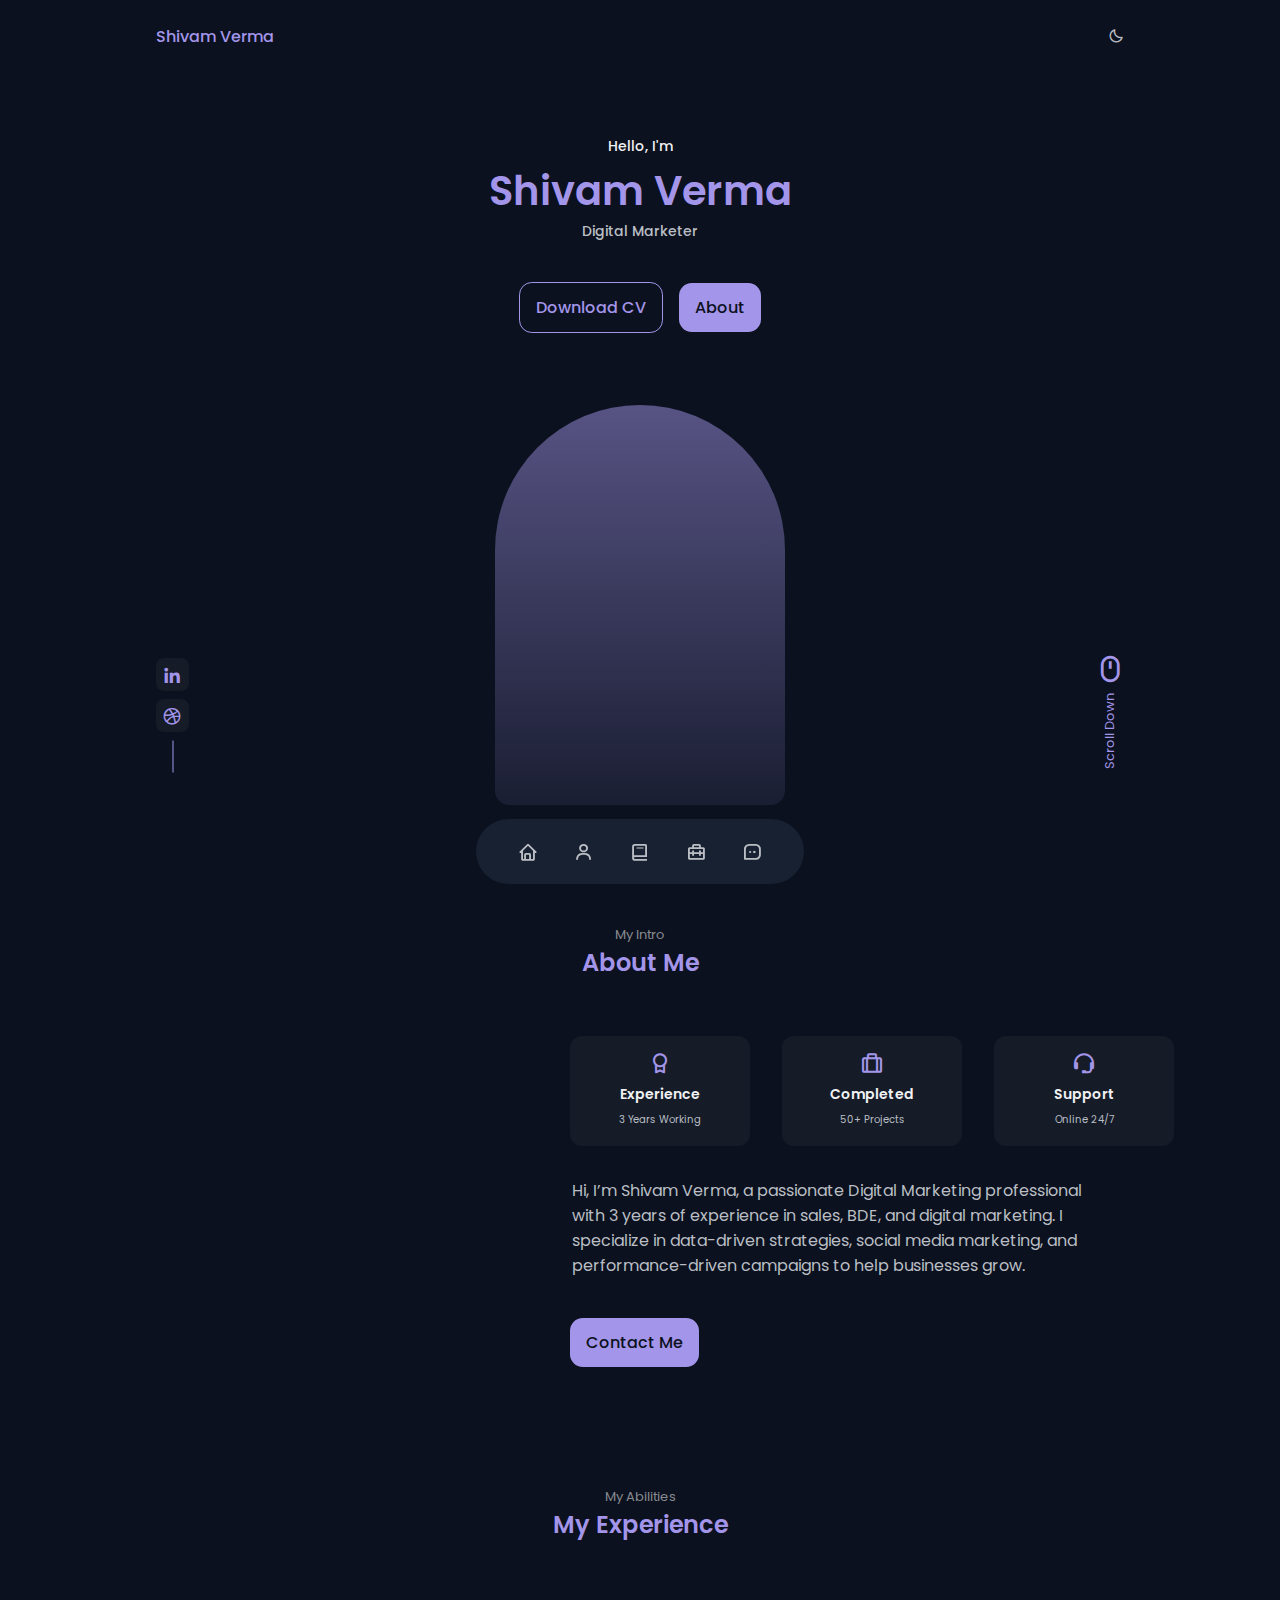
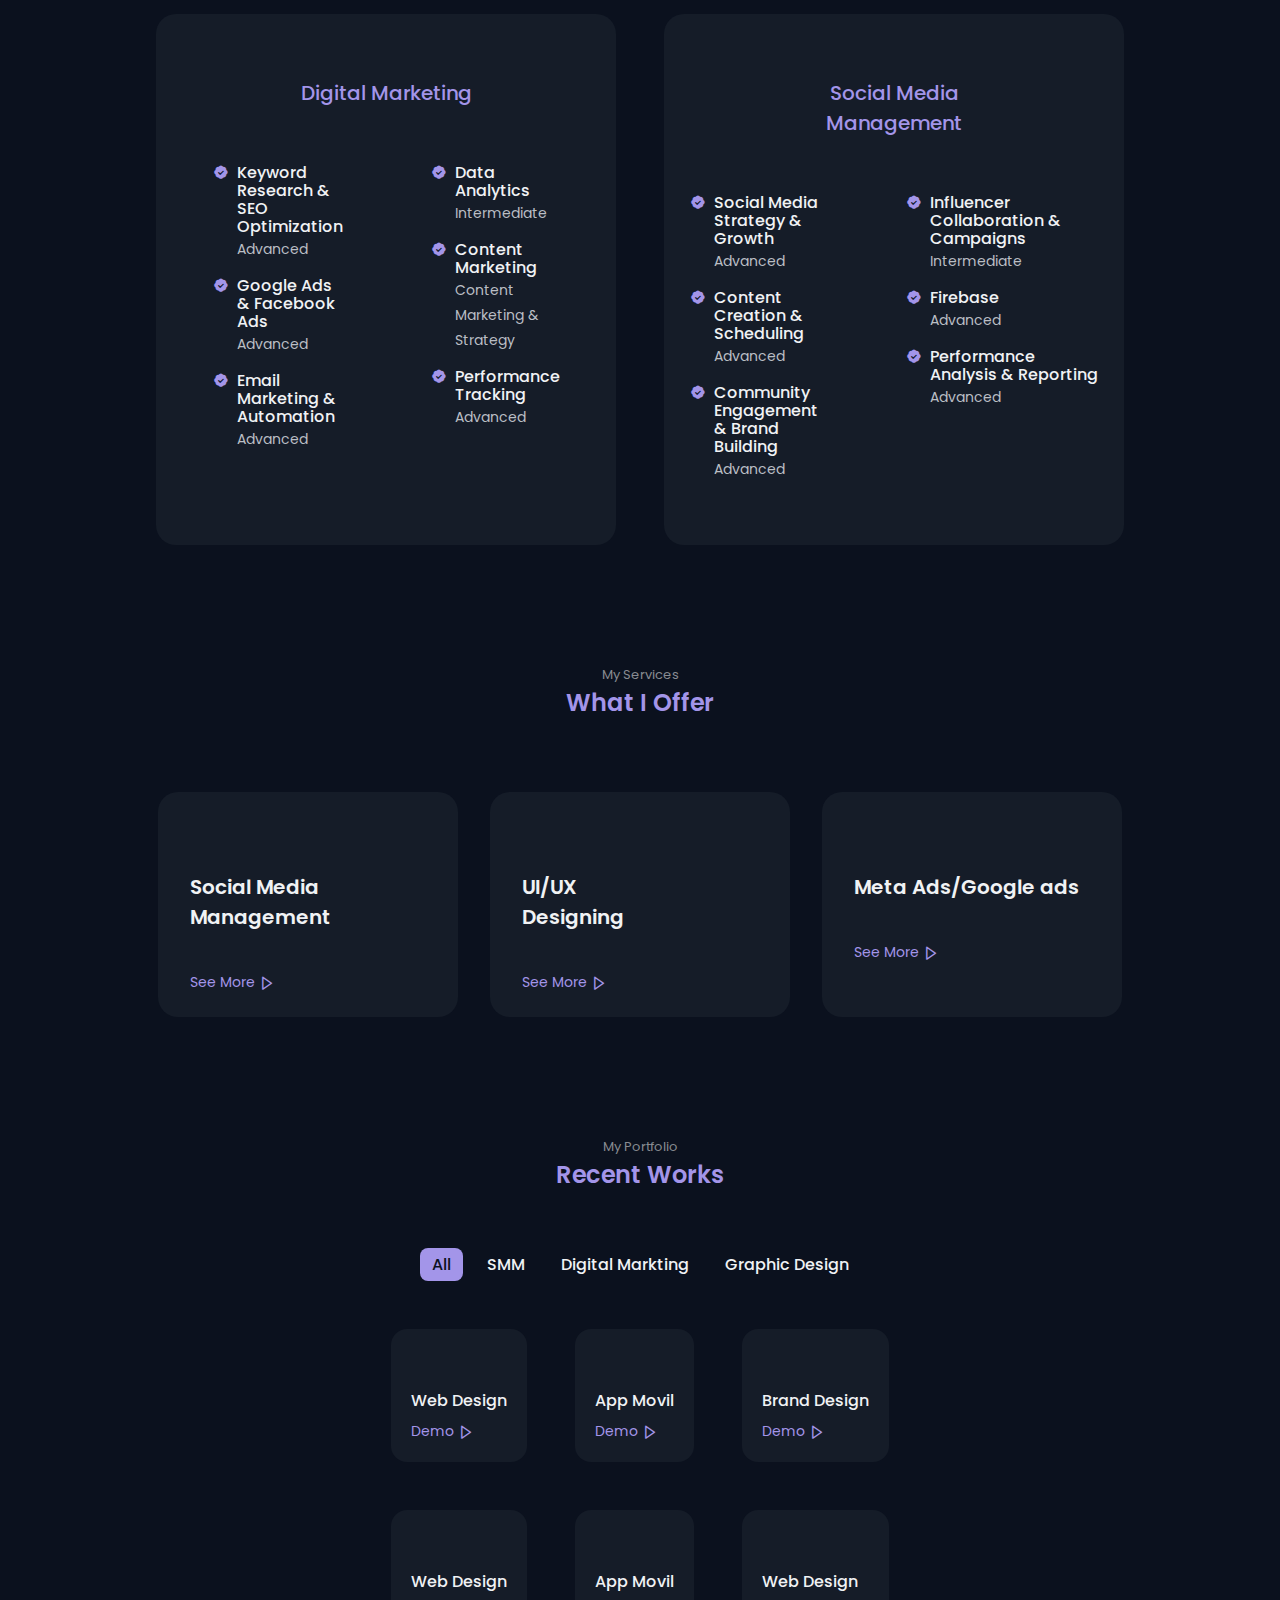
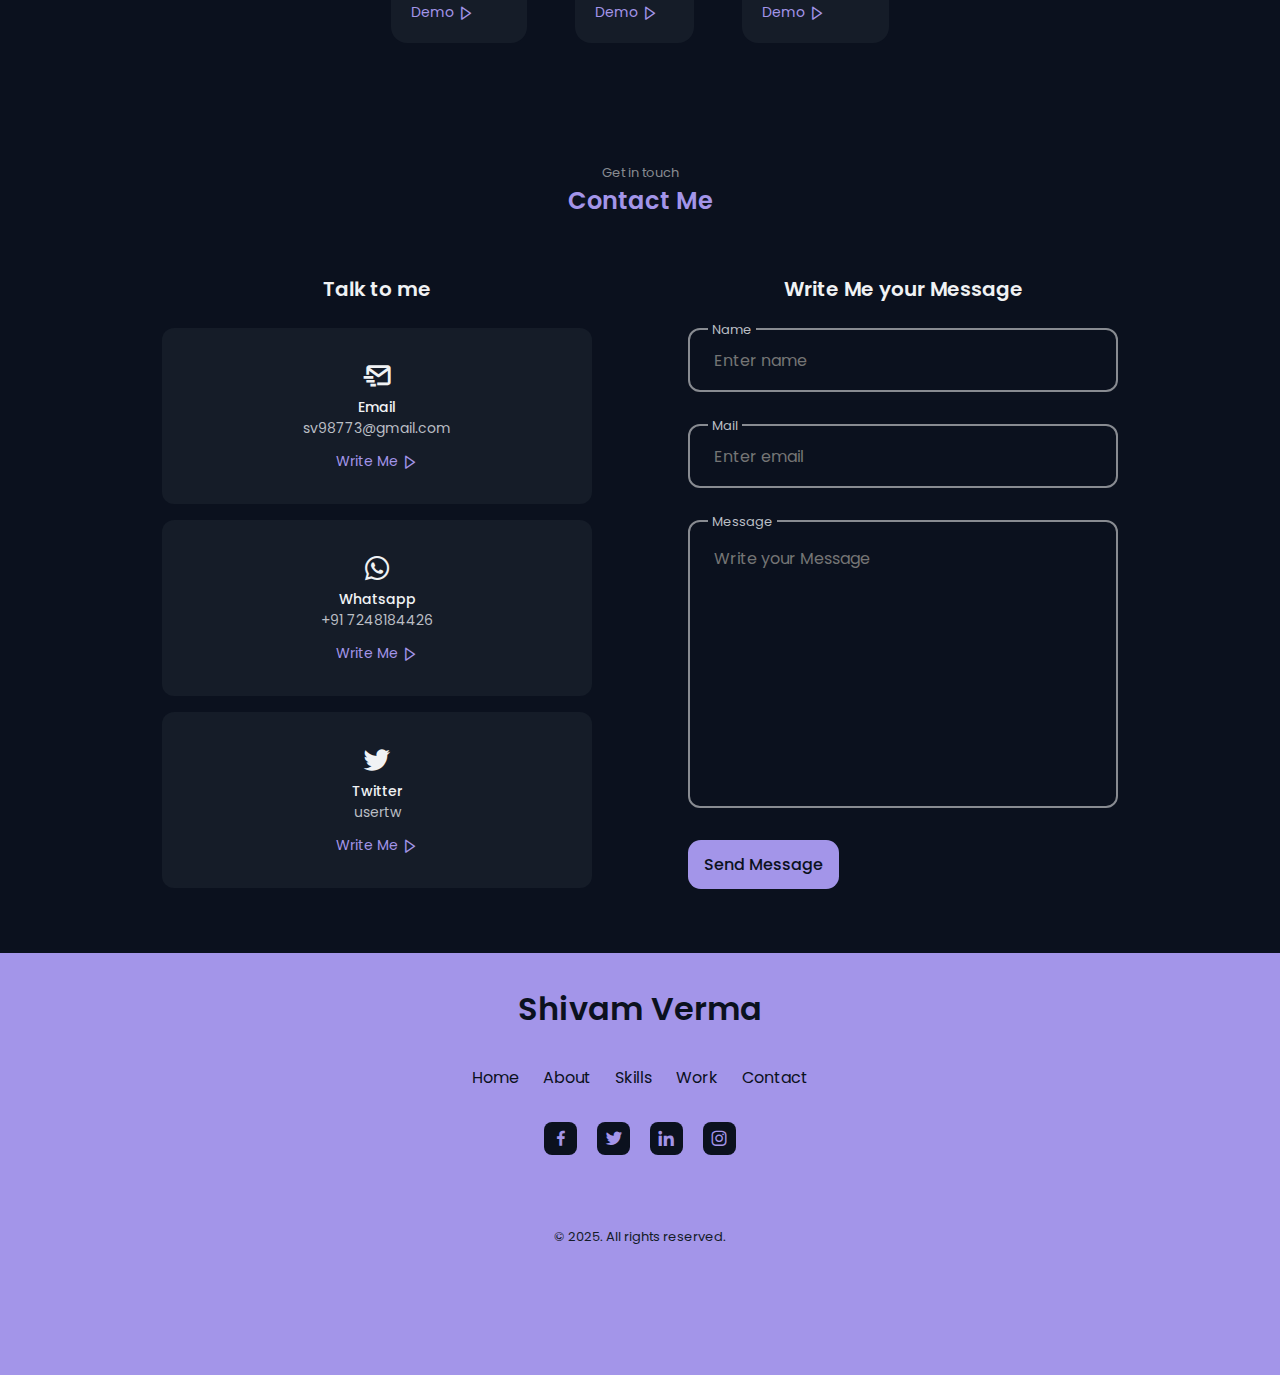
==== index.html @ e23df4b9 "Add files via upload" ====
<!DOCTYPE html>
<html lang="en">

<head>
    <meta charset="UTF-8">
    <meta name="viewport" content="width=device-width, initial-scale=1.0">
    <!--=============== BOXICONS ===============-->
    <link href='https://unpkg.com/boxicons@2.1.2/css/boxicons.min.css' rel='stylesheet'>

    <!--=============== SWIPER CSS ===============-->
    <link rel="stylesheet" href="assets/css/swiper-bundle.min.css">

    <!--=============== CSS ===============-->
    <link rel="stylesheet" href="assets/css/styles.css">

    <title> Portfolio </title>
</head>

<body>
    <!--=============== HEADER ===============-->
    <header class="header" id="header">
        <nav class="nav container">
            <a href="#" class="nav__logo">Shivam Verma</a>

            <div class="nav__menu">
                <ul class="nav__list">
                    <li class="nav__item ">
                        <a href="#home" class="nav__link">
                            <i class='bx bx-home'></i>
                        </a>
                    </li>

                    <li class="nav__item ">
                        <a href="#about" class="nav__link">
                            <i class='bx bx-user'></i>
                        </a>
                    </li>

                    <li class="nav__item">
                        <a href="#skills" class="nav__link">
                            <i class='bx bx-book'></i>
                        </a>
                    </li>

                    <li class="nav__item">
                        <a href="#work" class="nav__link">
                            <i class='bx bx-briefcase-alt-2'></i>
                        </a>
                    </li>

                    <li class="nav__item">
                        <a href="#contact" class="nav__link">
                            <i class='bx bx-message-square-dots'></i>
                        </a>
                    </li>
                </ul>
            </div>

            <!--=============== theme change button ===============-->
            <i class='bx bx-moon change-theme change-theme-button' id="theme-button"></i>

        </nav>
    </header>

    <!--=============== MAIN ===============-->
    <main class="main">
        <!--=============== HOME ===============-->
        <section class="home section" id="home">
            <div class="home__container container grid">
                <div class="home__data">
                    <span class="home__greeting">Hello, I'm</span>
                    <h1 class="home__name">Shivam Verma </h1>
                    <h3 class="home__education">Digital Marketer</h3>

                    <div class="home__button">
                        <a download="" target="_blank" href="https://drive.google.com/file/d/1bxm8_RiijL0ePJawzQfECp_OQw6-WJ0S/view" class="button button--ghost">
                            Download CV
                        </a>

                        <a href="#about" class="button">About</a>
                    </div>
                </div>

                <div class="home__handle">
                    <img src="/Portfolio/assets/img/3d-cartoon-avatar.png" alt="" class="home__img">
                </div>

                <div class="home__social">
                    <a href="https://www.linkedin.com/in/shivam-verma02299" target="_blank" class="home__social-link">
                        <i class='bx bxl-linkedin'></i>
                    </a>
                    <!-- <a href="#" target="_blank" class="home__social-link">
                        <i class='bx bxl-github'></i> -->
                    </a>
                    <a href="#" target="_blank" class="home__social-link">
                        <i class='bx bxl-dribbble'></i>
                    </a>
                </div>

                <a href="#about" class="home__scroll">
                    <i class='bx bx-mouse home__scroll-icon'></i>
                    <span class="home__scroll-name">Scroll Down</span>
                </a>
            </div>
        </section>

        <!--=============== ABOUT ===============-->
        <section class="about section" id="about">
            <span class="section__subtitle">My Intro</span>
            <h2 class="section__title">About Me</h2>

            <div class="about__container container grid">
                <img src="/Portfolio/assets/img/funny-3d-asian-teenager.png" alt="" class="about__img" width="100%" height="100%">

                <div class="about__data">
                    <div class="about__info">
                        <div class="about__box">
                            <i class='bx bx-award about__icon'></i>
                            <h3 class="about__title">Experience</h3>
                            <span class="about__subtitle">3 Years Working</span>
                        </div>
                        <div class="about__box">
                            <i class='bx bx-briefcase-alt about__icon'></i>
                            <h3 class="about__title">Completed</h3>
                            <span class="about__subtitle">50+ Projects</span>
                        </div>
                        <div class="about__box">
                            <i class='bx bx-support about__icon'></i>
                            <h3 class="about__title">Support</h3>
                            <span class="about__subtitle">Online 24/7</span>
                        </div>
                    </div>

                    <p class="about__description">
                        Hi, I’m Shivam Verma, a passionate Digital Marketing professional with 3 years of experience in sales, BDE, and digital marketing. 
                        I specialize in data-driven strategies, social media marketing, and performance-driven campaigns to help businesses grow.

                    </p>

                    <a href="#contact" class="button about__button-contact">Contact Me</a>
                </div>
            </div>
        </section>

        <!--=============== SKILLS ===============-->
        <section class="skills section" id="skills">
            <span class="section__subtitle">My Abilities</span>
            <h2 class="section__title">My Experience</h2>

            <div class="skills__container container grid">
                <div class="skills__content">
                    <h3 class="skills__title">Digital Marketing</h3>

                    <div class="skills__box">
                        <div class="skills__group">
                            <div class="skills__data">
                                <i class='bx bxs-badge-check'></i>

                                <div>
                                    <h3 class="skills__name"> Keyword Research & SEO Optimization</h3>
                                    <span class="skills__level">Advanced</span>
                                </div>
                            </div>

                            <div class="skills__data">
                                <i class='bx bxs-badge-check'></i>

                                <div>
                                    <h3 class="skills__name">Google Ads & Facebook Ads  
                                    </h3>
                                    <span class="skills__level">Advanced</span>
                                </div>
                            </div>

                            <div class="skills__data">
                                <i class='bx bxs-badge-check'></i>

                                <div>
                                    <h3 class="skills__name">Email Marketing & Automation</h3>
                                    <span class="skills__level">Advanced</span>
                                </div>
                            </div>

                        </div>
                        <div class="skills__group">
                            <div class="skills__data">
                                <i class='bx bxs-badge-check'></i>

                                <div>
                                    <h3 class="skills__name">Data Analytics </h3>
                                    <span class="skills__level">Intermediate</span>
                                </div>
                            </div>

                            <div class="skills__data">
                                <i class='bx bxs-badge-check'></i>

                                <div>
                                    <h3 class="skills__name">Content Marketing</h3>
                                    <span class="skills__level">Content Marketing & Strategy  
                                    </span>
                                </div>
                            </div>

                            <div class="skills__data">
                                <i class='bx bxs-badge-check'></i>

                                <div>
                                    <h3 class="skills__name"> Performance Tracking</h3>
                                    <span class="skills__level">Advanced</span>
                                </div>
                            </div>

                        </div>
                    </div>
                </div>

                <div class="skills__content">
                    <h3 class="skills__title">Social Media Management</h3>

                    <div class="skills__box">
                        <div class="skills__group">
                            <div class="skills__data">
                                <i class='bx bxs-badge-check'></i>

                                <div>
                                    <h3 class="skills__name">Social Media Strategy & Growth</h3>
                                    <span class="skills__level">Advanced</span>
                                </div>
                            </div>

                            <div class="skills__data">
                                <i class='bx bxs-badge-check'></i>

                                <div>
                                    <h3 class="skills__name">Content Creation & Scheduling</h3>
                                    <span class="skills__level">Advanced</span>
                                </div>
                            </div>

                            <div class="skills__data">
                                <i class='bx bxs-badge-check'></i>

                                <div>
                                    <h3 class="skills__name">Community Engagement & Brand Building</h3>
                                    <span class="skills__level">Advanced</span>
                                </div>
                            </div>

                        </div>
                        <div class="skills__group">
                            <div class="skills__data">
                                <i class='bx bxs-badge-check'></i>

                                <div>
                                    <h3 class="skills__name">Influencer Collaboration & Campaigns</h3>
                                    <span class="skills__level">Intermediate</span>
                                </div>
                            </div>

                            <div class="skills__data">
                                <i class='bx bxs-badge-check'></i>

                                <div>
                                    <h3 class="skills__name">Firebase</h3>
                                    <span class="skills__level">Advanced</span>
                                </div>
                            </div>

                            <div class="skills__data">
                                <i class='bx bxs-badge-check'></i>

                                <div>
                                    <h3 class="skills__name"> Performance Analysis & Reporting</h3>
                                    <span class="skills__level">Advanced</span>
                                </div>
                            </div>

                        </div>
                    </div>
                </div>
        </section>

        <!--=============== SERVICES ===============-->
        <section class="services section">
            <span class="section__subtitle">My Services</span>
            <h2 class="section__title">What I Offer</h2>

            <div class="services__container container grid">
                <div class="services__card">
                    <div class="serv">
                        <h3 class="services__title">Social Media Management </h3>

                        <span class="services__button">
                            See More <i class='bx bx-right-arrow services__icon'></i>
                        </span>
                    </div>


                    <div class="services__modal">
                        <div class="services__modal-content">
                            <i class='bx bx-x services__modal-close'></i>

                            <h3 class="services__modal-title">Social Media Management </h3>

                            <p class="services__modal-description">
                                I offer comprehensive social media management services, including strategy development, 
                                content creation, and community engagement to help your brand grow and connect with your audience effectively.

                            </p>

                            <ul class="services__modal-list">
                                <li class="services__modal-item">
                                    <i class='bx bx-check-circle'></i>
                                    <p class="services__modal-info">
                                        Strategy Development

                                    </p>
                                </li>

                                <li class="services__modal-item">
                                    <i class='bx bx-check-circle'></i>
                                    <p class="services__modal-info">
                                        Content Creation

                                    </p>
                                </li>

                                <li class="services__modal-item">
                                    <i class='bx bx-check-circle'></i>
                                    <p class="services__modal-info">
                                        Community Engagement
                                    </p>
                                </li>

                                <li class="services__modal-item">
                                    <i class='bx bx-check-circle'></i>
                                    <p class="services__modal-info">
                                        Performance Analysis
                                    </p>
                                </li>

                                <li class="services__modal-item">
                                    <i class='bx bx-check-circle'></i>
                                    <p class="services__modal-info">
                                        Brand Building
                                    </p>
                                </li>
                            </ul>
                        </div>
                    </div>
                </div>

                <div class="services__card">
                    <h3 class="services__title">UI/UX <br> Designing</h3>

                    <span class="services__button">
                        See More <i class='bx bx-right-arrow services__icon'></i>
                    </span>

                    <div class="services__modal">
                        <div class="services__modal-content">
                            <i class='bx bx-x services__modal-close'></i>

                            <h3 class="services__modal-title">UI/UX Designing</h3>

                            <p class="services__modal-description">
                                I design and develop the consumer products with creative ability and
                                hands-on approach which stisfies the customers' and markets' needs and trends.
                            </p>

                            <ul class="services__modal-list">
                                <li class="services__modal-item">
                                    <i class='bx bx-check-circle'></i>
                                    <p class="services__modal-info">
                                        I develop the user interfaces.
                                    </p>
                                </li>

                                <li class="services__modal-item">
                                    <i class='bx bx-check-circle'></i>
                                    <p class="services__modal-info">
                                        Web Page design and development.
                                    </p>
                                </li>

                                <li class="services__modal-item">
                                    <i class='bx bx-check-circle'></i>
                                    <p class="services__modal-info">
                                        I create the UX element interactions.
                                    </p>
                                </li>

                                <li class="services__modal-item">
                                    <i class='bx bx-check-circle'></i>
                                    <p class="services__modal-info">
                                        I position your company brand.
                                    </p>
                                </li>

                                <li class="services__modal-item">
                                    <i class='bx bx-check-circle'></i>
                                    <p class="services__modal-info">
                                        Create modern 3-D experiences.
                                    </p>
                                </li>
                            </ul>
                        </div>
                    </div>
                </div>

                <div class="services__card">
                    <h3 class="services__title">Meta Ads/Google ads</h3>

                    <span class="services__button">
                        See More <i class='bx bx-right-arrow services__icon'></i>
                    </span>

                    <div class="services__modal">
                        <div class="services__modal-content">
                            <i class='bx bx-x services__modal-close'></i>

                            <h3 class="services__modal-title">Meta Ads/Google ads</h3>

                            <p class="services__modal-description">
                                I create and manage effective Meta and Google ad campaigns to drive traffic, increase conversions, and maximize ROI for your business.

                            </p>

                            <ul class="services__modal-list">
                                <li class="services__modal-item">
                                    <i class='bx bx-check-circle'></i>
                                    <p class="services__modal-info">
                                        Improve website visibility on search engines organically.                                    </p>
                                </li>

                                <li class="services__modal-item">
                                    <i class='bx bx-check-circle'></i>
                                    <p class="services__modal-info">
                                        Snippets that help search engines understand and rank your content.                                    </p>
                                </li>

                                <li class="services__modal-item">
                                    <i class='bx bx-check-circle'></i>
                                    <p class="services__modal-info">
                                        Google Ads: Paid ads to target users searching for your products/services.

                                    </p>
                                </li>

                                <li class="services__modal-item">
                                    <i class='bx bx-check-circle'></i>
                                    <p class="services__modal-info">
                                        SEO in Meta: Use keywords in meta tags for better rankings and CTR.

                                    </p>
                                </li>

                                <li class="services__modal-item">
                                    <i class='bx bx-check-circle'></i>
                                    <p class="services__modal-info">
                                        SEO in Ads: Apply SEO insights to Google Ads for relevance and cost efficiency.

                                    </p>
                                </li>
                            </ul>
                        </div>
                    </div>
                </div>
            </div>
        </section>

        <!--=============== WORK ===============-->
        <section class="work section" id="work">
            <span class="section__subtitle">My Portfolio</span>
            <h2 class="section__title">Recent Works</h2>

            <div class="work__filters">
                <span class="work__item active-work" data-filter='all'>All</span>
                <span class=" work__item" data-filter='.web'>SMM</span>
                <span class=" work__item" data-filter='.movil'>Digital Markting</span>
                <span class=" work__item" data-filter='.design'>Graphic Design</span>
            </div>

            <div class="work__container container grid">
                <div class="work__card mix web">
                    <img src="assets/img/work1.jpg" alt="" class="work__img">

                    <h3 class="work__title">Web Design</h3>

                    <a href="#" class="work__button">
                        Demo <i class='bx bx-right-arrow work__icon'></i>
                    </a>
                </div>

                <div class="work__card mix movil">
                    <img src="assets/img/work2.jpg" alt="" class="work__img">

                    <h3 class="work__title">App Movil</h3>

                    <a href="#" class="work__button">
                        Demo <i class='bx bx-right-arrow work__icon'></i>
                    </a>
                </div>

                <div class="work__card mix design">
                    <img src="assets/img/work3.jpg" alt="" class="work__img">

                    <h3 class="work__title">Brand Design</h3>

                    <a href="#" class="work__button">
                        Demo <i class='bx bx-right-arrow work__icon'></i>
                    </a>
                </div>

                <div class="work__card mix web">
                    <img src="assets/img/work4.jpg" alt="" class="work__img">

                    <h3 class="work__title">Web Design</h3>

                    <a href="#" class="work__button">
                        Demo <i class='bx bx-right-arrow work__icon'></i>
                    </a>
                </div>

                <div class="work__card mix movil">
                    <img src="assets/img/work5.jpg" alt="" class="work__img">

                    <h3 class="work__title">App Movil</h3>

                    <a href="#" class="work__button">
                        Demo <i class='bx bx-right-arrow work__icon'></i>
                    </a>
                </div>
                <div class="work__card mix web">
                    <img src="assets/img/work4.jpg" alt="" class="work__img">

                    <h3 class="work__title">Web Design</h3>

                    <a href="#" class="work__button">
                        Demo <i class='bx bx-right-arrow work__icon'></i>
                    </a>
                </div>

            </div>
        </section>

    

        <!--=============== CONTACT ===============-->
        <section class="contact section" id="contact">
            <sapn class="section__subtitle">Get in touch</sapn>
            <h3 class="section__title">Contact Me</h3>

            <div class="contact__container container grid">
                <div class="contact__content">
                    <h3 class="contact__title contact__title-info">Talk to me</h3>

                    <div class="contact__info">
                        <div class="contact__card">
                            <i class='bx bx-mail-send contact__card-icon'></i>
                            <h3 class="contact__card-title">Email</h3>
                            <span class="contact__card-data">sv98773@gmail.com</span>

                            <a href="mailto:example@domain.com" target="_blank" class="contact__button">
                                Write Me <i class='bx bx-right-arrow contact__button-icon'></i>
                            </a>
                        </div>

                        <div class="contact__card">
                            <i class='bx bxl-whatsapp contact__card-icon'></i>
                            <h3 class="contact__card-title">Whatsapp</h3>
                            <span class="contact__card-data">+91 7248184426</span>

                            <a href="https://wa.me/917248184426?text=Hello,%20this%20is%20Shivam%20Verma.%20How%20can%20I%20assist%20you%20with%20your%20digital%20marketing%20needs?%20I%20hope%20you%20are%20doing%20well.%20I%20wanted%20to%20discuss%20your%20requirements%20and%20how%20we%20can%20assist%20you.%20Please%20let%20me%20know%20a%20convenient%20time%20to%20talk.%20Looking%20forward%20to%20your%20response."

                            target="_blank"
                                class="contact__button">
                                Write Me <i class='bx bx-right-arrow contact__button-icon'></i>
                            </a>
                        </div>

                        <div class="contact__card">
                            <i class='bx bxl-twitter contact__card-icon'></i>
                            <h3 class="contact__card-title">Twitter</h3>
                            <span class="contact__card-data">usertw</span>

                            <a href="https://twitter.com" target="_blank" class="contact__button">
                                Write Me <i class='bx bx-right-arrow contact__button-icon'></i>
                            </a>
                        </div>
                    </div>
                </div>

                <div class="contact__content">
                    <h3 class="contact__title contact__title-form">Write Me your Message</h3>

                    <form action="" class="contact__form">
                        <div class="contact__form-div">
                            <label for="" class="contact__form-tag">Name</label>
                            <input type="text" placeholder="Enter name" class="contact__form-input">
                        </div>

                        <div class="contact__form-div">
                            <label for="" class="contact__form-tag">Mail</label>
                            <input type="text" placeholder="Enter email" class="contact__form-input">
                        </div>

                        <div class="contact__form-div contact__form-area">
                            <label for="" class="contact__form-tag">Message</label>
                            <textarea name="" id="" cols="30" rows="10" placeholder="Write your Message"
                                class="contact__form-input "></textarea>
                        </div>


                        <button class="button">
                            Send Message
                        </button>
                    </form>

                </div>

        </section>
    </main>

    <!--=============== FOOTER ===============-->
    <footer class="footer">
        <div class="footer__container container">
            <h1 class="footer__title">Shivam Verma</h1>

            <ul class="footer__list">

                <li class="footer__item">
                    <a href="#" class="footer__link">Home</a>
                </li>
                <li class="footer__item">
                    <a href="#about" class="footer__link">About</a>
                </li>
                <li class="footer__item">
                    <a href="#skills" class="footer__link">Skills</a>
                </li>
                <li class="footer__item">
                    <a href="#work" class="footer__link">Work</a>
                </li>
                <li class="footer__item">
                    <a href="#contact" class="footer__link">Contact</a>
                </li>
            </ul>

            <ul class="footer__social">
                <li class="footer__social-item">
                    <a href="https://www.facebook.com/profile.php?id=100007221911059" target="_blank" class="footer__social-link">
                        <i class='bx bxl-facebook footer__social-icon'></i>
                    </a>
                </li>
                <li class="footer__social-item">
                    <a href="https://x.com/ShivamVerma322" target="_blank" class="footer__social-link">
                        <i class='bx bxl-twitter footer__social-icon'></i>
                    </a>
                </li>
                <li class="footer__social-item">
                    <a href="https://www.linkedin.com/in/shivam-verma02299" target="_blank" class="footer__social-link">
                        <i class='bx bxl-linkedin footer__social-icon'></i>
                    </a>
                </li>
                <li class="footer__social-item">
                    <a href="https://www.instagram.com/shivaay0322?igsh=anBrbDI1ZG8ya3hp" target="_blank" class="footer__social-link">
                        <i class='bx bxl-instagram footer__social-icon'></i>
                    </a>
                </li>
            </ul>

            <span class="footer__copy">
                &#169; 2025. All rights reserved.
            </span>
        </div>
    </footer>

    <!--=============== SCROLLREVEAL ===============-->

    <!-- <script src="assets/js/scrollreveal.min.js"></script> -->
    <script src="https://unpkg.com/scrollreveal/dist/scrollreveal.min.js"></script>

    <!--=============== SWIPER JS ===============-->
    <script src="assets/js/swiper-bundle.min.js"></script>

    <!--=============== MIXITUP FILTER ===============-->
    <script src="assets/js/mixitup.min.js"></script>

    <!--=============== MAIN JS ===============-->
    <script src="assets/js/main.js"></script>
</body>

</html>
---- assets/css/styles.css ----
/*=============== GOOGLE FONTS ===============*/
@import url("https://fonts.googleapis.com/css2?family=Poppins:wght@400;500;600&display=swap");

/*=============== VARIABLES CSS ===============*/
:root {
  --header-height: 3.5rem;

  --first-hue: 250;
  --sat: 66%;
  --lig: 75%;
  --second-hue: 219;
  --first-color: hsl(var(--first-hue), var(--sat), var(--lig));
  --first-color-alt: hsl(var(--first-hue), var(--sat), 71%); /* -4% */
  --title-color: hsl(var(--second-hue), 15%, 95%);
  --text-color: hsl(var(--second-hue), 8%, 75%);
  --text-color-light: hsl(var(--second-hue), 4%, 55%);
  --body-color: hsl(var(--second-hue), 48%, 8%);
  --container-color: hsl(var(--second-hue), 32%, 12%);

  /*========== Font and typography ==========*/
 
  --body-font: "Poppins", sans-serif;
  --biggest-font-size: 1.75rem;
  --h1-font-size: 1.5rem;
  --h2-font-size: 1.25rem;
  --h3-font-size: 1rem;
  --normal-font-size: 0.938rem;
  --small-font-size: 0.813rem;
  --smaller-font-size: 0.75rem;
  --tiny-font-size: 0.625rem;

  /*========== Font weight ==========*/
  --font-medium: 500;
  --font-semibold: 600;

  /*========== z index ==========*/
  --z-tooltip: 10;
  --z-fixed: 100;
  --z-modal: 1000;
}

/* Responsive typography */
@media screen and (min-width: 968px) {
  :root {
    --biggest-font-size: 2.5rem;
    --h1-font-size: 2.25rem;
    --h2-font-size: 1.5rem;
    --h3-font-size: 1.25rem;
    --normal-font-size: 1rem;
    --small-font-size: 0.875rem;
    --smaller-font-size: 0.813rem;
  }
}

/*=============== BASE ===============*/
* {
  box-sizing: border-box;
  padding: 0;
  margin: 0;
}

html {
  scroll-behavior: smooth;
}

body,
button,
input,
textarea {
  font-family: var(--body-font);
  font-size: var(--normal-font-size);
}

body {
  background-color: var(--body-color);
  color: var(--text-color);
  transition: 0.4s; /* for light mode animation */
}

h1,
h2,
h3 {
  color: var(--title-color);
  font-weight: var(--font-semibold);
}

ul {
  list-style: none;
}

a {
  text-decoration: none;
}

button {
  cursor: pointer;
  border: none;
  outline: none;
}

img {
  max-width: 100%;
  height: auto;
}

/*=============== THEME ===============*/
.change__theme {
  font-size: 1.25rem;
  cursor: pointer;
  transition: 0.3s;
}

.change__theme:hover {
  color: var(--first-color);
}

/*========== Variables light theme ==========*/
body.light-theme {
  --title-color: hsl(var(--second-hue), 15%, 15%);
  --text-color: hsl(var(--second-hue), 8%, 35%);
  --body-color: hsl(var(--second-hue), 100%, 99%);
  --container-color: #e9e9e9;
}

/*========== 
    Color changes in some parts of 
    the website, in light theme
==========*/
.light-theme .scroll-header {
  box-shadow: 0 2px 4px hsla(0, 0%, 1%, 0.1);
}

.light-theme .nav__menu {
  background-color: hsla(var(--second-hue), 32%, 90%, 0.8);
}

.light-theme .section__subtitle {
  color: var(--text-color);
}

.light-theme .home__social-link {
  box-shadow: 0 2px 16px hsla(var(--second-hue), 48%, 8%, 0.1);
}

.light-theme .home__social-link::after,
.light-theme .footer__social-link {
  background-color: var(--title-color);
}

.light-theme .home__social-link,
.light-theme .home__scroll,
.light-theme .button,
.light-theme .button:hover,
.light-theme .active-work,
.light-theme .footer__title,
.light-theme .footer__link,
.light-theme .footer__copy {
  color: var(--title-color);
}

.light-theme .about__box {
  box-shadow: 0 2px 16px hsla(var(--second-hue), 48%, 8%, 0.1);
}

.light-theme .button,
.light-theme .skills__content,
.light-theme .services__card,
.light-theme .work__card,
.light-theme .testimonial__card,
.light-theme .contact__card,
.light-theme .contact__form-div {
  box-shadow: 0 2px 16px hsla(var(--second-hue), 48%, 8%, 0.1);
}

.light-theme::-webkit-scrollbar {
  background-color: hsl(var(--second-hue), 8%, 80%);
}
/*=============== REUSABLE CSS CLASSES ===============*/
.container {
  max-width: 968px;
  margin-left: 1rem;
  margin-right: 1rem;
}

.grid {
  display: grid;
  gap: 1.25rem;
}

.main {
  overflow: hidden;
}

.section {
  padding: 4.5rem 0 1rem;
}

.section__title,
.section__subtitle {
  text-align: center;
}

.section__title {
  font-size: var(--h2-font-size);
  color: var(--first-color);
  margin-bottom: 2rem;
}

.section__subtitle {
  display: block;
  font-size: var(--smaller-font-size);
  color: var(--text-color-light);
}

/*=============== HEADER & NAV===============*/
.header {
  position: fixed;
  top: 0;
  left: 0;
  width: 100%;
  /* height: var(--header-height); */
  background-color: var(--body-color);
  z-index: var(--z-fixed);
  transition: 0.4s;
}

.nav {
  height: var(--header-height);
  display: flex;
  justify-content: space-between;
  align-items: center;
}

.nav__logo {
  color: var(--first-color);
  font-weight: var(--font-medium);
  transition: 0.4s;
}

.nav__logo:hover {
  color: var(--first-color-alt);
}

.nav__menu {
  position: fixed;
  bottom: 1rem;
  background-color: hsla(var(--second-hue), 32%, 16%, 0.8);
  width: 90%;
  border-radius: 4rem;
  padding: 1rem 2.25rem;
  backdrop-filter: blur(10px);
  transition: 0.4s;
}

.nav__list {
  display: flex;
  justify-content: space-between;
  align-items: center;
}

.nav__link {
  color: var(--text-color);
  font-size: 1.25rem;
  padding: 0.4rem;
  font-weight: var(--font-medium);
  text-decoration: none;
  transition: 0.4s;
  display: flex;
  border-radius: 5rem;
}

/* Active link */
.active-link {
  background: linear-gradient(
    180deg,
    hsla(var(--first-hue), var(--sat), var(--lig), 0.5),
    hsla(var(--first-hue), var(--sat), var(--lig), 0.2)
  );
  box-shadow: 0 0 16px hsla(var(--first-hue), var(--sat), var(--lig), 0.4);
  border-radius: 5rem;

  color: var(--title-color);
}

/* Change background header */
.scroll-header {
  box-shadow: 0 4px 4px hsla(0, 0%, 4%, 0.3);
}

/*=============== HOME ===============*/
.home__container {
  position: relative;
  row-gap: 4.5rem;
  padding-top: 2rem;
}

.home__data {
  text-align: center;
}

.home__greeting,
.home__education {
  font-size: var(--small-font-size);
  font-weight: var(--font-medium);
}

.home__greeting {
  display: block;
  color: var(--title-color);
  margin-bottom: 0.25rem;
}

.home__education {
  color: var(--text-color);
  margin-bottom: 2.5rem;
}

.home__name {
  font-size: var(--biggest-font-size);
  color: var(--first-color);
}

.home__img {
  width: 160px;
}

.home__handle {
  justify-self: center;
  width: 190px;
  height: 293px;
  background: linear-gradient(
    180deg,
    hsla(var(--first-hue), var(--sat), var(--lig), 0.5),
    hsla(var(--first-hue), var(--sat), var(--lig), 0.1)
  );

  border-radius: 10rem 10rem 1rem 1rem;
  display: flex;
  align-items: flex-end;
  justify-content: center;
  overflow: hidden;
}

.home__button {
  display: flex;
  justify-content: center;
  align-items: center;
  gap: 1rem;
}

.home__social,
.home__scroll {
  position: absolute;
}

.home__social {
  bottom: 4rem;
  left: 0;
  display: grid;
  row-gap: 0.5rem;
}

.home__social-link {
  width: max-content;
  background-color: var(--container-color);
  color: var(--first-color);
  padding: 0.25rem;
  border-radius: 0.5rem;
  display: flex;
  font-size: 1rem;
  transition: 0.4s;
}

.home__social-link:hover {
  background-color: var(--first-color);
  color: #ffffff;
}

.home__social::after {
  content: "";
  width: 32px;
  height: 1px;
  background-color: var(--first-color);
  transform: rotate(90deg) translate(16px, 4px);
}

.home__scroll {
  color: var(--first-color);
  right: -1.5rem;
  bottom: 4rem;
  display: grid;
  row-gap: 2.25rem;
  justify-items: center;
}

.home__scroll-icon {
  font-size: 1.25rem;
}

.home__scroll-name {
  font-size: var(--smaller-font-size);
  transform: rotate(-90deg);
}

/*=============== BUTTONS ===============*/
.button {
  display: inline-block;
  background-color: var(--first-color);
  color: var(--body-color);
  padding: 0.75rem 1rem;
  border-radius: 0.8rem;
  font-weight: var(--font-medium);
  transition: 0.4s;
}

.button:hover {
  background-color: var(--first-color-alt);
  color: var(--body-color);
}

.button--ghost {
  background-color: transparent;
  color: var(--first-color);
  border: 1px solid var(--first-color);
}

/*=============== ABOUT ===============*/
.about__container {
  row-gap: 2.5rem;
}

.about__img {
  width: 220px;
  border-radius: 1.5rem;
  justify-self: center;
}

.about__data {
  text-align: center;
}

.about__info {
  display: grid;
  grid-template-columns: repeat(3, 1fr);
  gap: 0.5rem;
  margin-bottom: 2rem;
}

.about__box {
  background-color: var(--container-color);
  border-radius: 0.75rem;
  padding: 0.75rem 0.5rem;
}

.about__icon {
  font-size: 1.5rem;
  color: var(--first-color);
  margin-bottom: 0.5rem;
}

.about__title {
  font-size: var(--small-font-size);
}

.about__subtitle {
  font-size: var(--tiny-font-size);
}

.about__description {
  margin-bottom: 2rem;
}

/*=============== SKILLS ===============*/
.skills__container {
  row-gap: 2rem;
  padding-top: 1rem;
}

.skills__content {
  background-color: var(--container-color);
  padding: 1.5rem;
  border-radius: 1.25rem;
}

.skills__title {
  font-size: var(--normal-font-size);
  font-weight: var(--font-medium);
  color: var(--first-color);
  text-align: center;
  margin-bottom: 1.5rem;
}

.skills__box {
  display: flex;
  justify-content: center;
  column-gap: 2.5rem;
}

.skills__group {
  display: grid;
  align-content: flex-start;
  row-gap: 1rem;
}

.skills__data {
  display: flex;
  column-gap: 0.5rem;
}

.skills .bxs-badge-check {
  font-size: 1rem;
  color: var(--first-color);
}

.skills__name {
  font-size: var(--normal-font-size);
  font-weight: var(--font-medium);
  line-height: 18px;
}

.skills__level {
  font-size: var(--small-font-size);
}

/*=============== SERVICES ===============*/
.services__container {
  grid-template-columns: repeat(2, 1fr);
  gap: 1.5rem;
  padding-top: 1rem;
}

.services__card {
  background-color: var(--container-color);
  padding: 3rem 1.5rem 1.5em;
  border-radius: 1.25rem;
}

.services__title {
  font-size: var(--h3-font-size);
  margin-bottom: 2.5rem;
}

.services__button {
  color: var(--first-color);
  font-size: var(--small-font-size);
  display: flex;
  align-items: center;
  column-gap: 0.25rem;
  cursor: pointer;
}

.services__button:hover .services__icon {
  transform: translateX(0.25rem);
}

.services__icon {
  font-size: 1rem;
  transition: 0.4s;
}

/* Services modal */
.services__modal {
  position: fixed;
  inset: 0;
  background-color: hsl(var(--second-hue), 28%, 16%, 0.7);
  padding: 2rem 1rem;
  display: grid;
  place-items: center;
  transition: 0.4s;
  z-index: var(--z-modal);
  visibility: hidden;
  opacity: 0;
}

.services__modal-content {
  background-color: var(--body-color);
  padding: 4.5rem 1.5rem 2.5rem;
  border-radius: 1.5rem;
  position: relative;
}

.services__modal-title,
.services__modal-description {
  text-align: center;
}

.services__modal-title {
  font-size: var(--h3-font-size);
  color: var(--first-color);
  margin-bottom: 1rem;
}

.services__modal-description {
  font-size: var(--small-font-size);
  margin-bottom: 2rem;
}

.services__modal-list {
  display: grid;
  row-gap: 0.75rem;
}

.services__modal-item {
  display: flex;
  align-items: flex-start;
  column-gap: 0.5rem;
}

.services__modal-icon {
  font-size: 1.5rem;
  color: var(--first-color);
}

.services__modal-info {
  font-size: var(--small-font-size);
}

.services__modal-close {
  position: absolute;
  top: 1.5rem;
  right: 1.5rem;
  font-size: 1.5rem;
  color: var(--first-color);
  cursor: pointer;
}
/*Active modal*/

.active-modal {
  visibility: visible;
  opacity: 1;
}

/*=============== WORK ===============*/

.work__container {
  padding-top: 1rem;
}

.work__filters {
  display: flex;
  justify-content: center;
  align-items: center;
  column-gap: 0.75rem;
  margin-bottom: 2rem;
}

.work__item {
  cursor: pointer;
  color: var(--title-color);
  padding: 0.25rem 0.75rem;
  font-weight: var(--font-medium);
  border-radius: 0.5rem;
}

.work__card {
  background-color: var(--container-color);
  padding: 1rem;
  border-radius: 1rem;
}

.work__img {
  border-radius: 1rem;
  margin-bottom: 0.75rem;
}

.work__title {
  font-size: var(--normal-font-size);
  font-weight: var(--font-medium);
  margin-bottom: 0.25rem;
}

.work__button {
  width: max-content;
  color: var(--first-color);
  font-size: var(--small-font-size);
  display: flex;
  align-items: center;
  column-gap: 0.25rem;
  cursor: pointer;
}

.work__button:hover .work__icon {
  transform: translateX(0.25rem);
}

.work__icon {
  font-size: 1rem;
  transition: 0.4s;
}

/* Active item work*/
.active-work {
  background-color: var(--first-color);
  color: var(--body-color);
}

/*=============== TESTIMONIAL ===============*/
.testimonial__card {
  background-color: var(--container-color);
  padding: 1.25rem 1.5rem;
  border-radius: 1.5rem;
  margin-bottom: 3rem;
}

.testimonial__img {
  width: 60px;
  border-radius: 3rem;
  margin-bottom: 1rem;
}

.testimonial__name {
  font-size: var(--normal-font-size);
  font-weight: var(--font-medium);
  margin-bottom: 0.25rem;
}

.testimonial__description {
  font-size: var(--small-font-size);
  margin-bottom: 0.15rem;
}

/* Swiper class */
.swiper-pagination-bullet {
  background-color: var(--text-color-light);
}

.swiper-pagination-bullet-active {
  background-color: var(--first-color);
}

/*=============== CONTACT ===============*/
.contact__container {
  row-gap: 3rem;
  padding-bottom: 3rem;
}

.contact__title {
  text-align: center;
  font-size: var(--h3-font-size);
  margin-bottom: 1.5rem;
}

.contact__info {
  display: grid;
  gap: 1rem;
}

.contact__card {
  background-color: var(--container-color);
  padding: 2rem 1rem;
  border-radius: 0.75rem;
  text-align: center;
}

.contact__card-icon {
  font-size: 2rem;
  color: var(--title-color);
  margin-bottom: 0.25rem;
}

.contact__card-title,
.contact__card-data {
  font-size: var(--small-font-size);
}

.contact__card-title {
  font-weight: var(--font-medium);
}

.contact__card-data {
  display: block;
  margin-bottom: 0.75rem;
}

.contact__button {
  color: var(--first-color);
  font-size: var(--small-font-size);
  display: flex;
  align-items: center;
  justify-content: center;
  column-gap: 0.25rem;
  cursor: pointer;
}

.contact__button:hover .contact__button-icon {
  transform: translateX(0.25rem);
}

.contact__button-icon {
  font-size: 1rem;
  transition: 0.4s;
}

.contact__form-div {
  position: relative;
  margin-bottom: 2rem;
  height: 4rem;
}

.contact__form-input {
  position: absolute;
  top: 0;
  left: 0;
  width: 100%;
  height: 100%;
  border: 2px solid var(--text-color-light);
  background: none;
  border-radius: 0.75rem;
  padding: 1.5rem;
  font-size: var(--normal-font-size);
  color: var(--text-color);
  outline: none;
  z-index: 1;
}

.contact__form-tag {
  position: absolute;
  top: -0.75rem;
  left: 1.25rem;
  font-size: var(--smaller-font-size);
  padding: 0.25rem;
  background-color: var(--body-color);
  z-index: 10;
}

.contact__form-area {
  height: 17rem;
}

.contact__form-area textarea {
  resize: none;
}
/*=============== FOOTER ===============*/
.footer {
  background-color: var(--first-color);
}

.footer__container {
  padding: 2rem 0 6rem;
}

.footer__title,
.footer__link {
  color: var(--body-color);
}

.footer__title {
  text-align: center;
  margin-bottom: 2rem;
}

.footer__list {
  display: flex;
  justify-content: center;
  align-items: center;
  column-gap: 1.5rem;
  margin-bottom: 2rem;
}

.footer__social {
  display: flex;
  justify-content: center;
  align-items: center;
  column-gap: 1.25rem;
}

.footer__social-link {
  background-color: var(--body-color);
  color: var(--first-color);
  padding: 0.35rem;
  border-radius: 0.25rem;
  font-size: 1rem;
  display: inline-flex;
}

.footer__copy {
  display: block;
  margin-top: 4.5rem;
  color: var(--container-color);
  text-align: center;
  font-size: var(--smaller-font-size);
  margin-bottom: 2rem;
}

/*=============== SCROLL BAR ===============*/
::-webkit-scrollbar {
  width: 0.5rem;
  border-radius: 0.5rem;
  background-color: var(--container-color);
}

::-webkit-scrollbar-track {
  border-radius: 1.5rem;
}

::-webkit-scrollbar-thumb {
  background-color: var(--first-color);
  border-radius: 0.5rem;
}

::-webkit-scrollbar-thumb:hover {
  background-color: var(--first-color-alt);
}

/*=============== BREAKPOINTS ===============*/
/* For small devices */
@media screen and (max-width: 320px) {
  .nav__menu {
    padding: 1rem 1.5rem;
  }

  .home__button {
    flex-direction: column;
  }

  .home__handle {
    width: 150px;
    height: 253px;
  }

  .home__img {
    width: 130px;
  }

  .about__info {
    grid-template-columns: repeat(2, 1fr);
  }

  .skills__box {
    column-gap: 1rem;
  }

  .skills__name {
    font-size: var(--small-font-size);
  }

  .skills__level {
    font-size: var(--smaller-font-size);
  }

  .services__container {
    grid-template-columns: 145px;
    justify-content: center;
  }

  .work__item {
    font-size: var(--small-font-size);
  }

  .work__filters {
    column-gap: 0.25rem;
  }
}

@media screen and (min-width: 435px) {
  .work__container {
    justify-content: center;
    grid-template-columns: repeat(2, max-content);
  }

  .work__img {
    width: 165px;
  }
}

/* For medium devices */
@media screen and (min-width: 630px) {
  .nav__menu {
    width: 328px;
    left: 0;
    right: 0;
    margin: 0 auto;
  }

  .about__info {
    grid-template-columns: repeat(3, 180px);
    justify-content: center;
  }

  .about__description {
    padding: 1rem 5rem;
    width: 600px;
    margin: 0 auto 2rem auto;
  }

  .about__box {
    padding: 1.75rem 0.95rem;
  }

  .skills__container {
    justify-content: center;
  }

  .skills__content {
    padding: 4rem 8.8rem;
  }

  .skills__title {
    font-size: var(--h3-font-size);
    margin-bottom: 1.5rem;
  }

  .skills__box {
    column-gap: 5.5rem;
  }

  .services__container {
    grid-template-columns: repeat(3, 177px);
    justify-content: center;
  }

  .services__modal-content {
    width: 500px;
    padding: 4.5rem 2.5rem 2.5rem;
  }

  .services__modal-description {
    padding: 0 3.5rem;
  }

  .work__container {
    justify-content: center;
    grid-template-columns: repeat(2, max-content);
  }

  .work__img {
    width: 250px;
  }

  .testimonial__container {
    width: 600px;
    margin: auto;
  }

  .contact__container {
    display: grid;
    grid-template-columns: 220px 340px;
    column-gap: 2rem;
    justify-content: center;
  }

  .contact__info {
    grid-template-columns: 200px;
    gap: 1rem;
  }

  .contact__form {
    width: 340px;
  }
  /* .contact__info {
    grid-template-columns: 350px;
    justify-content: center;
  }

  .contact__form {
    width: 360px;
    margin: 0 auto;
  } */
}

/* @media screen and (min-width: 767px) {
  /* .work__container {
    grid-template-columns: repeat(2, max-content);
  } */

/* .contact__info {
    grid-template-columns: 300px;
  }

  .contact__container {
    grid-template-columns: repeat(2, 325px);
    justify-content: center;
  }
} */

/* For large devices */
@media screen and (min-width: 992px) {
  .container {
    margin-left: auto;
    margin-right: auto;
  }

  .section {
    padding: 6.5rem 0 1rem;
  }

  .section__title {
    margin-bottom: 3.5rem;
  }

  .nav {
    height: calc(var(--header-height) + 1rem);
  }

  .home__handle {
    width: 290px;
    height: 400px;
    
  }

  .home__img {
    width: 280px;

  }
  .home__social-link {
    padding: 0.4rem;
    font-size: 1.25rem;
  }

  .home__social::after {
    transform: rotate(90deg) translate(16px, -1px);
  }

  .home__scroll-icon {
    font-size: 2rem;
  }

  .about__container {
    grid-template-columns: repeat(2, 1fr);
    align-items: center;
    column-gap: 4rem;
  }

  .about__img {
    width: 350px;
  }

  .about__data {
    text-align: initial;
  }

  .about__info {
    justify-content: initial;
    gap: 2rem;
  }

  .about__box {
    text-align: center;
    padding: 1rem 1.25rem;
  }

  .about__description {
    padding: 0 4rem 0 0;
    margin-bottom: 2.5rem;
  }

  .skills__container {
    grid-template-columns: repeat(2, 460px);
    column-gap: 3rem;
  }

  .skills__title {
    margin-bottom: 3.5rem;
  }

  .services__container {
    grid-template-columns: repeat(3, 300px);
    column-gap: 2rem;
  }

  .services__card {
    padding: 5rem 2rem 1.5rem;
  }

  .work__container {
    grid-template-columns: repeat(3, max-content);
    gap: 3rem;
  }

  .work__card {
    padding: 1.25rem;
  }

  .work__img {
    margin-bottom: 2rem;
  }

  .work__title {
    margin-bottom: 0.5rem;
  }

  .testimonial__container {
    width: 970px;
  }

  .testimonial__card {
    padding: 1.5rem 2rem;
  }

  .contact__info {
    grid-template-columns: 430px;
    gap: 1rem;
  }

  .contact__form {
    width: 430px;
  }

  .contact__form-area {
    height: 18rem;
  }

  .contact__container {
    grid-template-columns: repeat(2, 430px);
    column-gap: 6rem;
  }

  .footer__social-link {
    font-size: 1.25rem;
    padding: 0.4rem;
    border-radius: 0.5rem;
  }
}
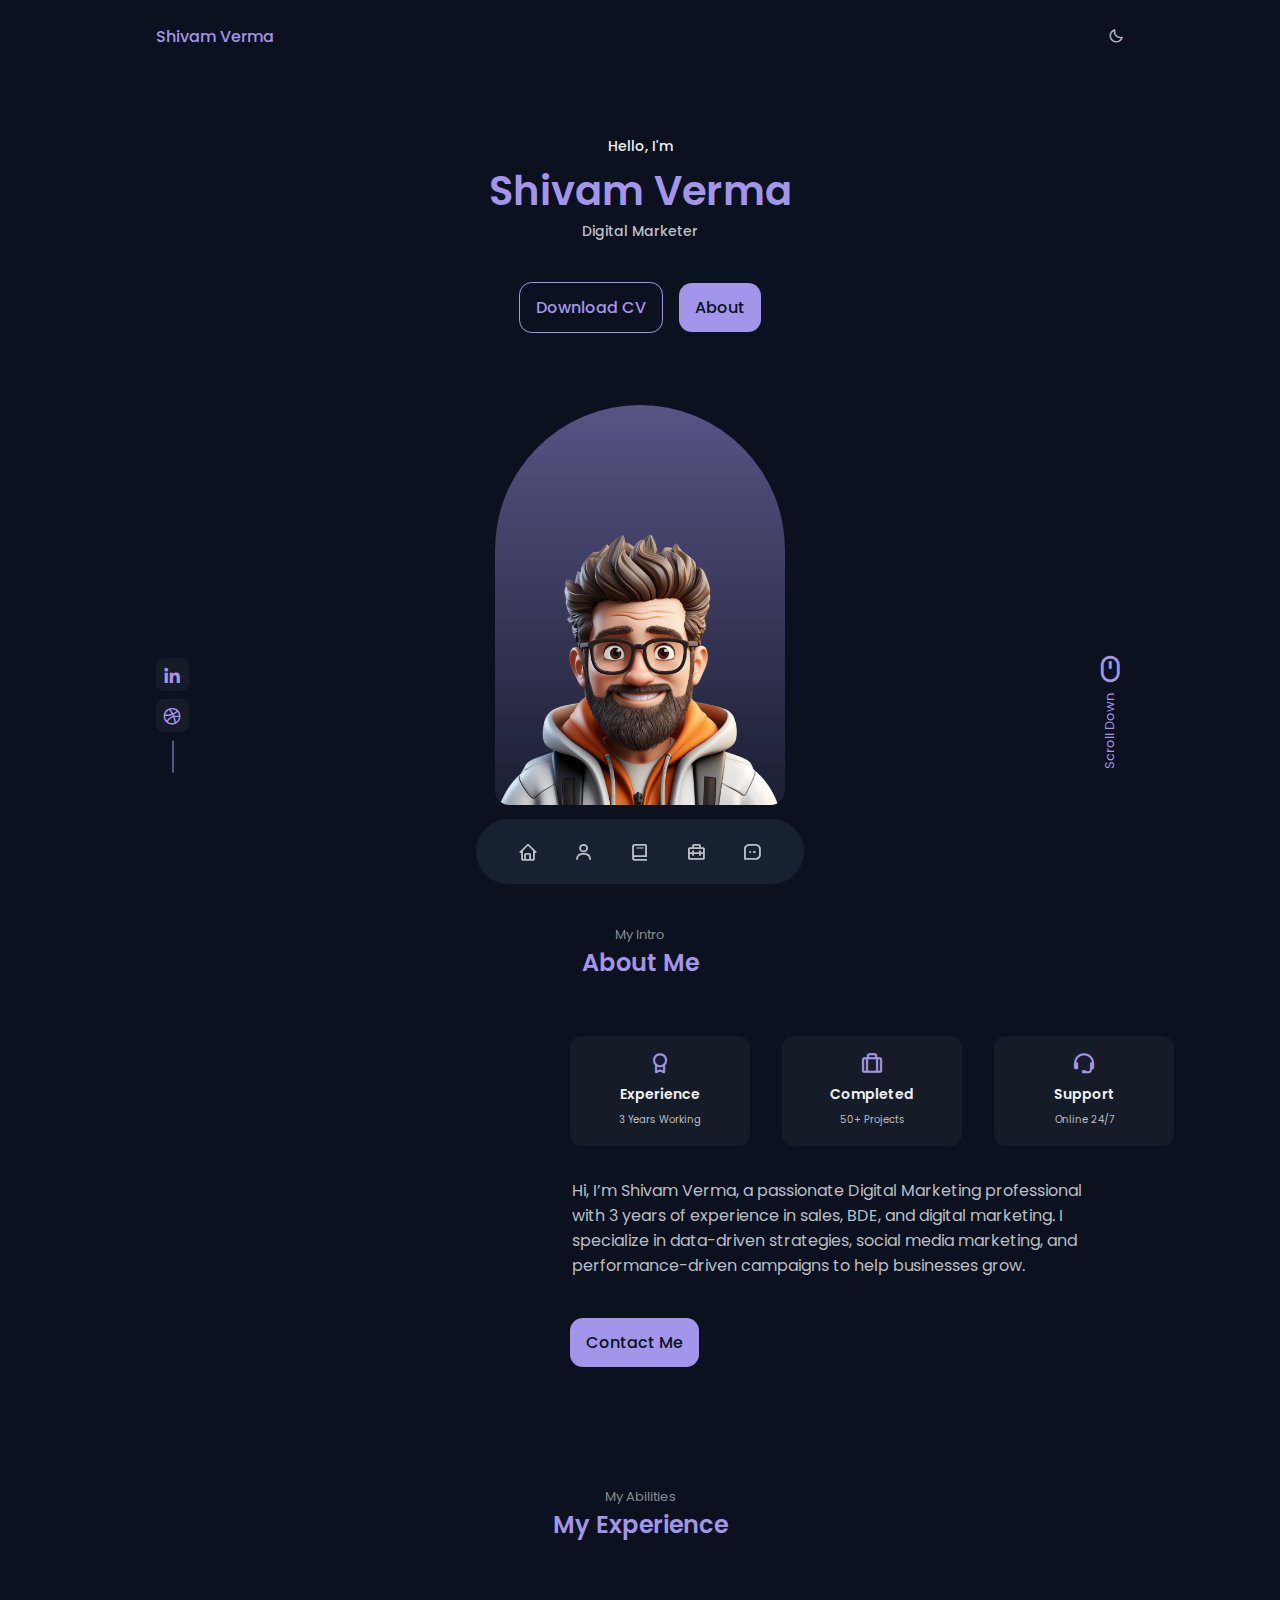
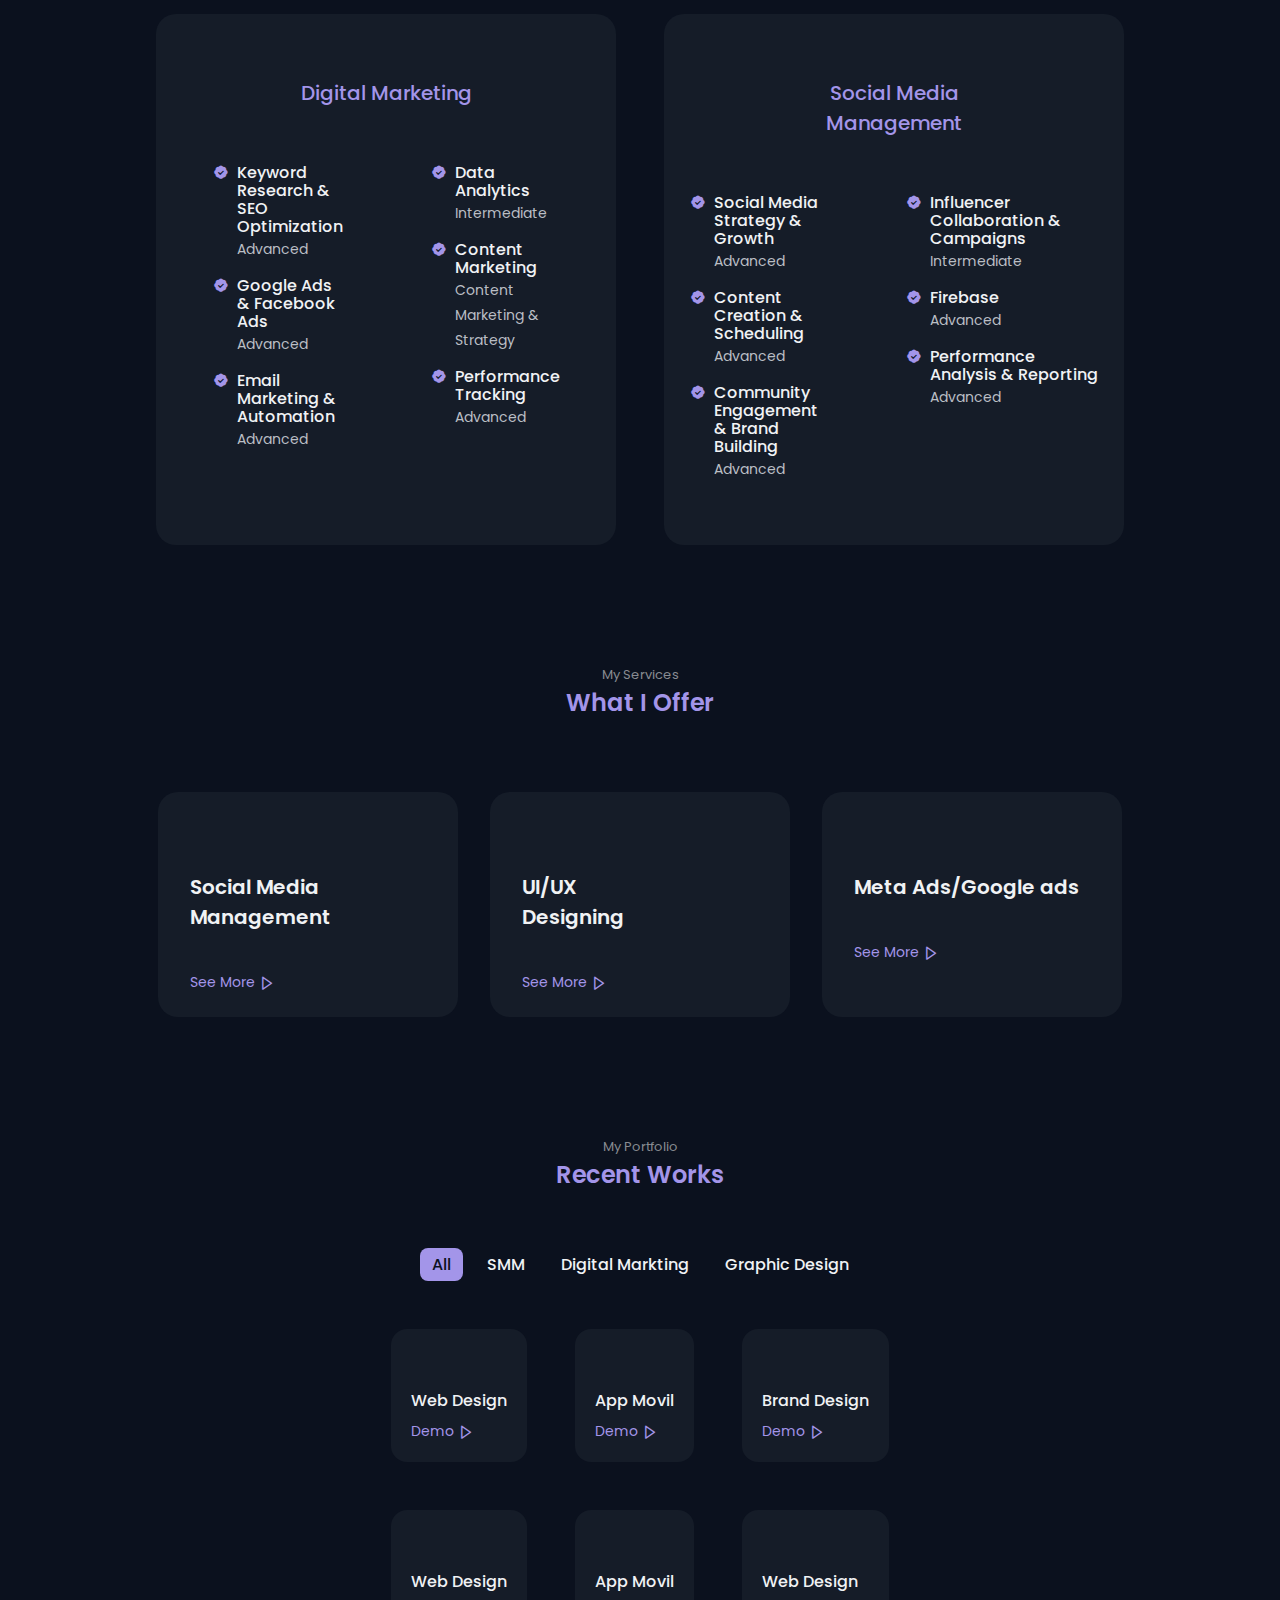
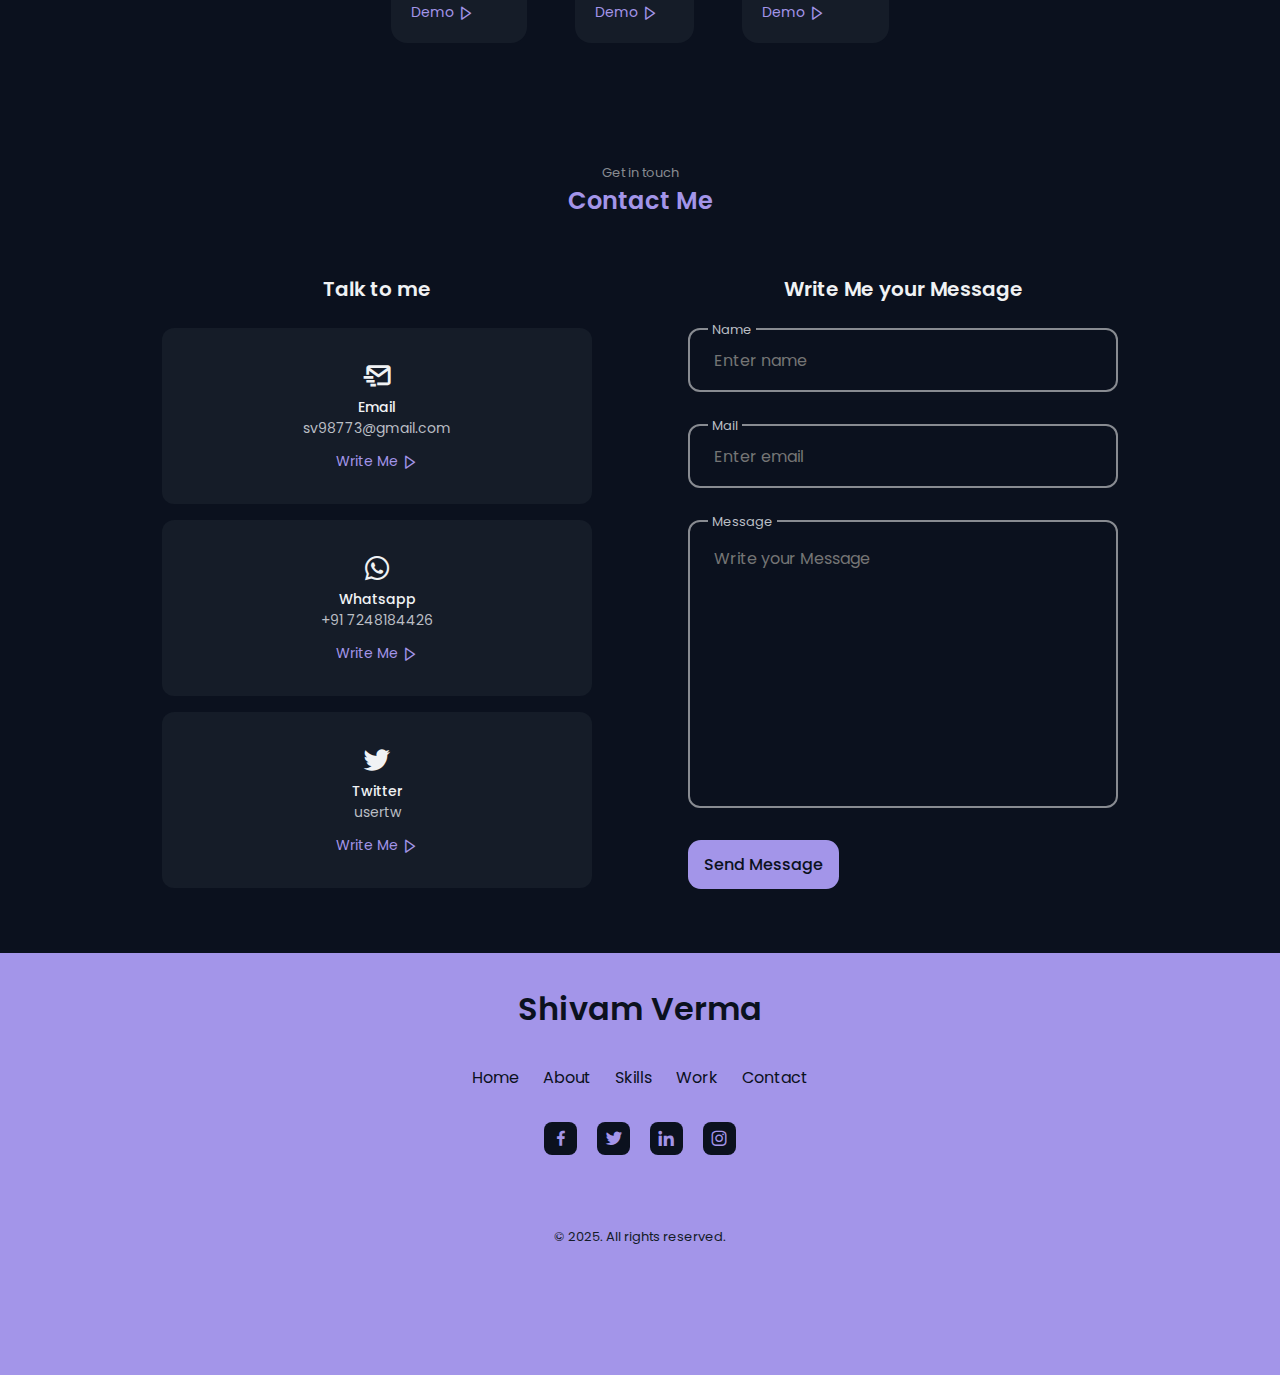
==== commit d0621b54: "Update index.html" ====
--- a/index.html
+++ b/index.html
@@ -82,7 +82,7 @@
                 </div>
 
                 <div class="home__handle">
-                    <img src="/Portfolio/assets/img/3d-cartoon-avatar.png" alt="" class="home__img">
+                    <img src="/assets/img/3d-cartoon-avatar.png" alt="" class="home__img">
                 </div>
 
                 <div class="home__social">
@@ -110,7 +110,7 @@
             <h2 class="section__title">About Me</h2>
 
             <div class="about__container container grid">
-                <img src="/Portfolio/assets/img/funny-3d-asian-teenager.png" alt="" class="about__img" width="100%" height="100%">
+                <img src="/assets/img/Neutral Minimal Simple Elegant Quote Instagram Post[1].png" alt="" class="about__img" width="100%" height="100%">
 
                 <div class="about__data">
                     <div class="about__info">
@@ -691,4 +691,4 @@
     <script src="assets/js/main.js"></script>
 </body>
 
-</html>+</html>
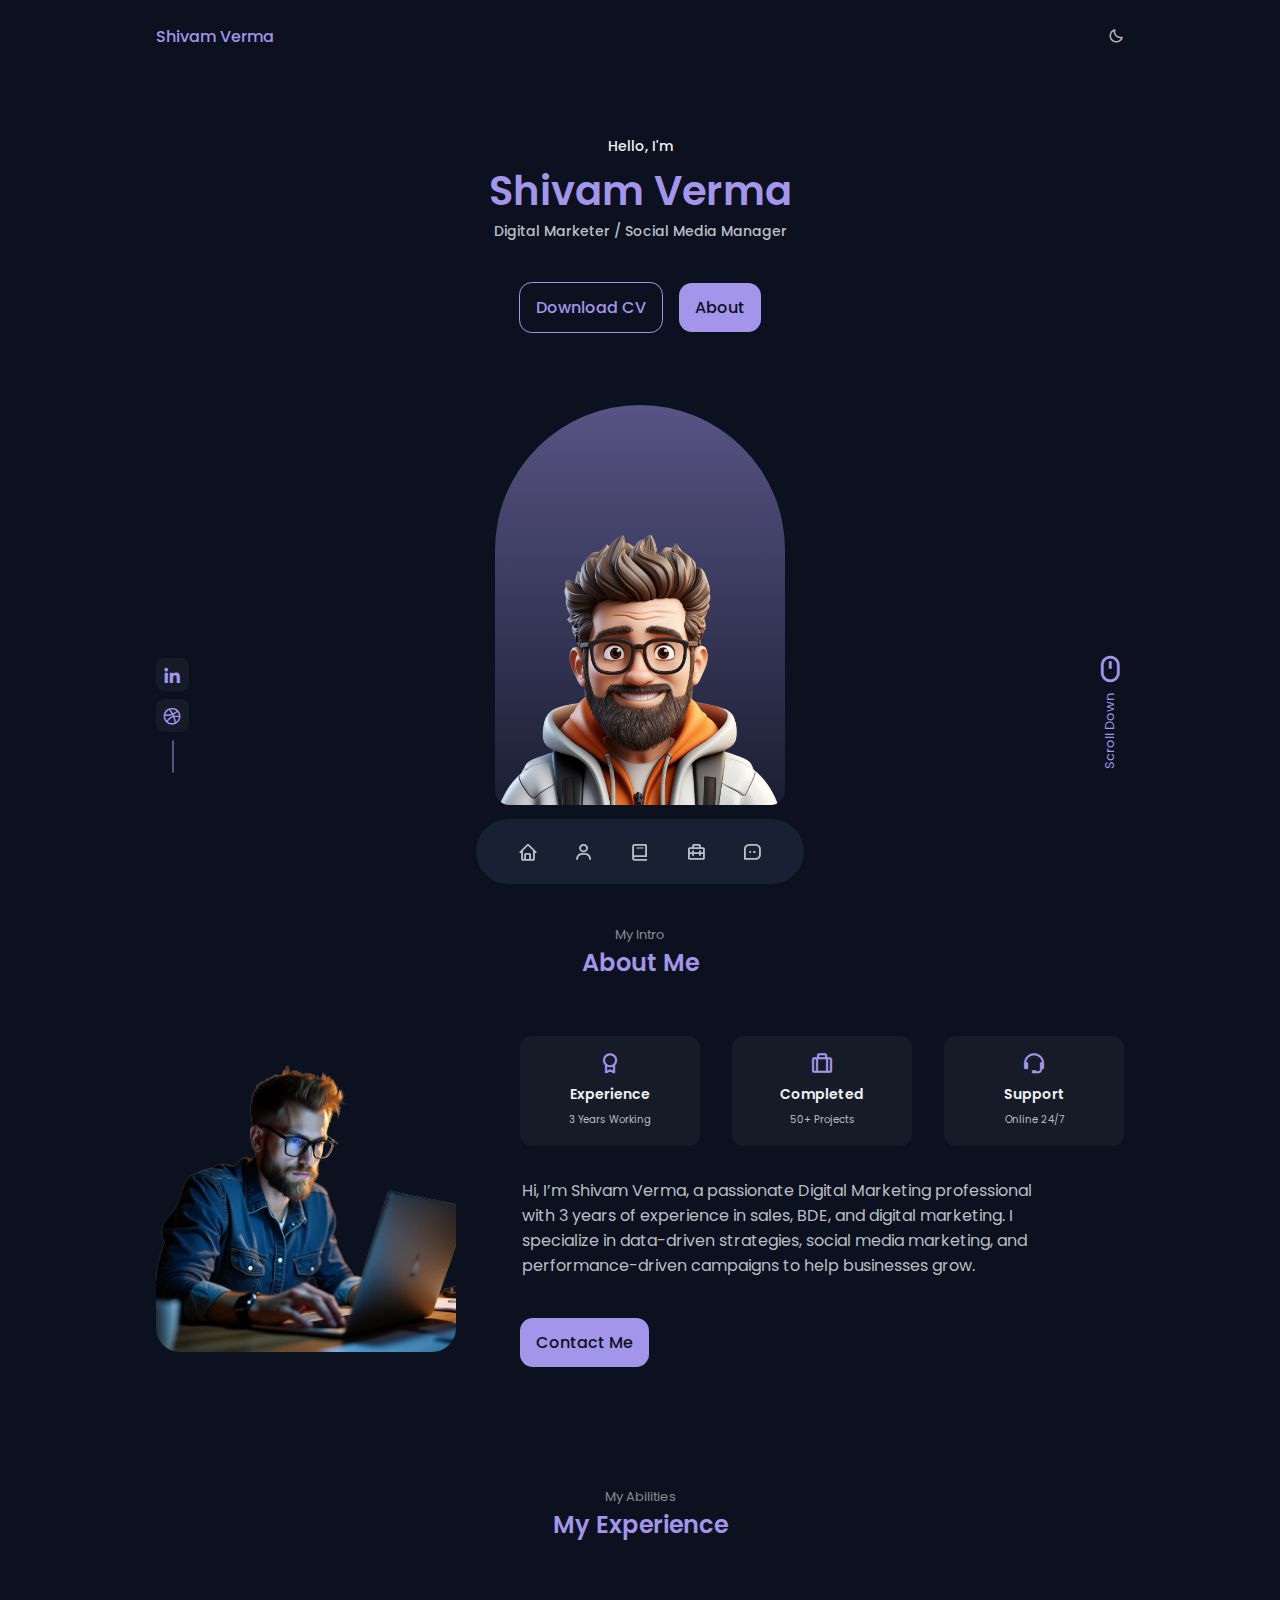
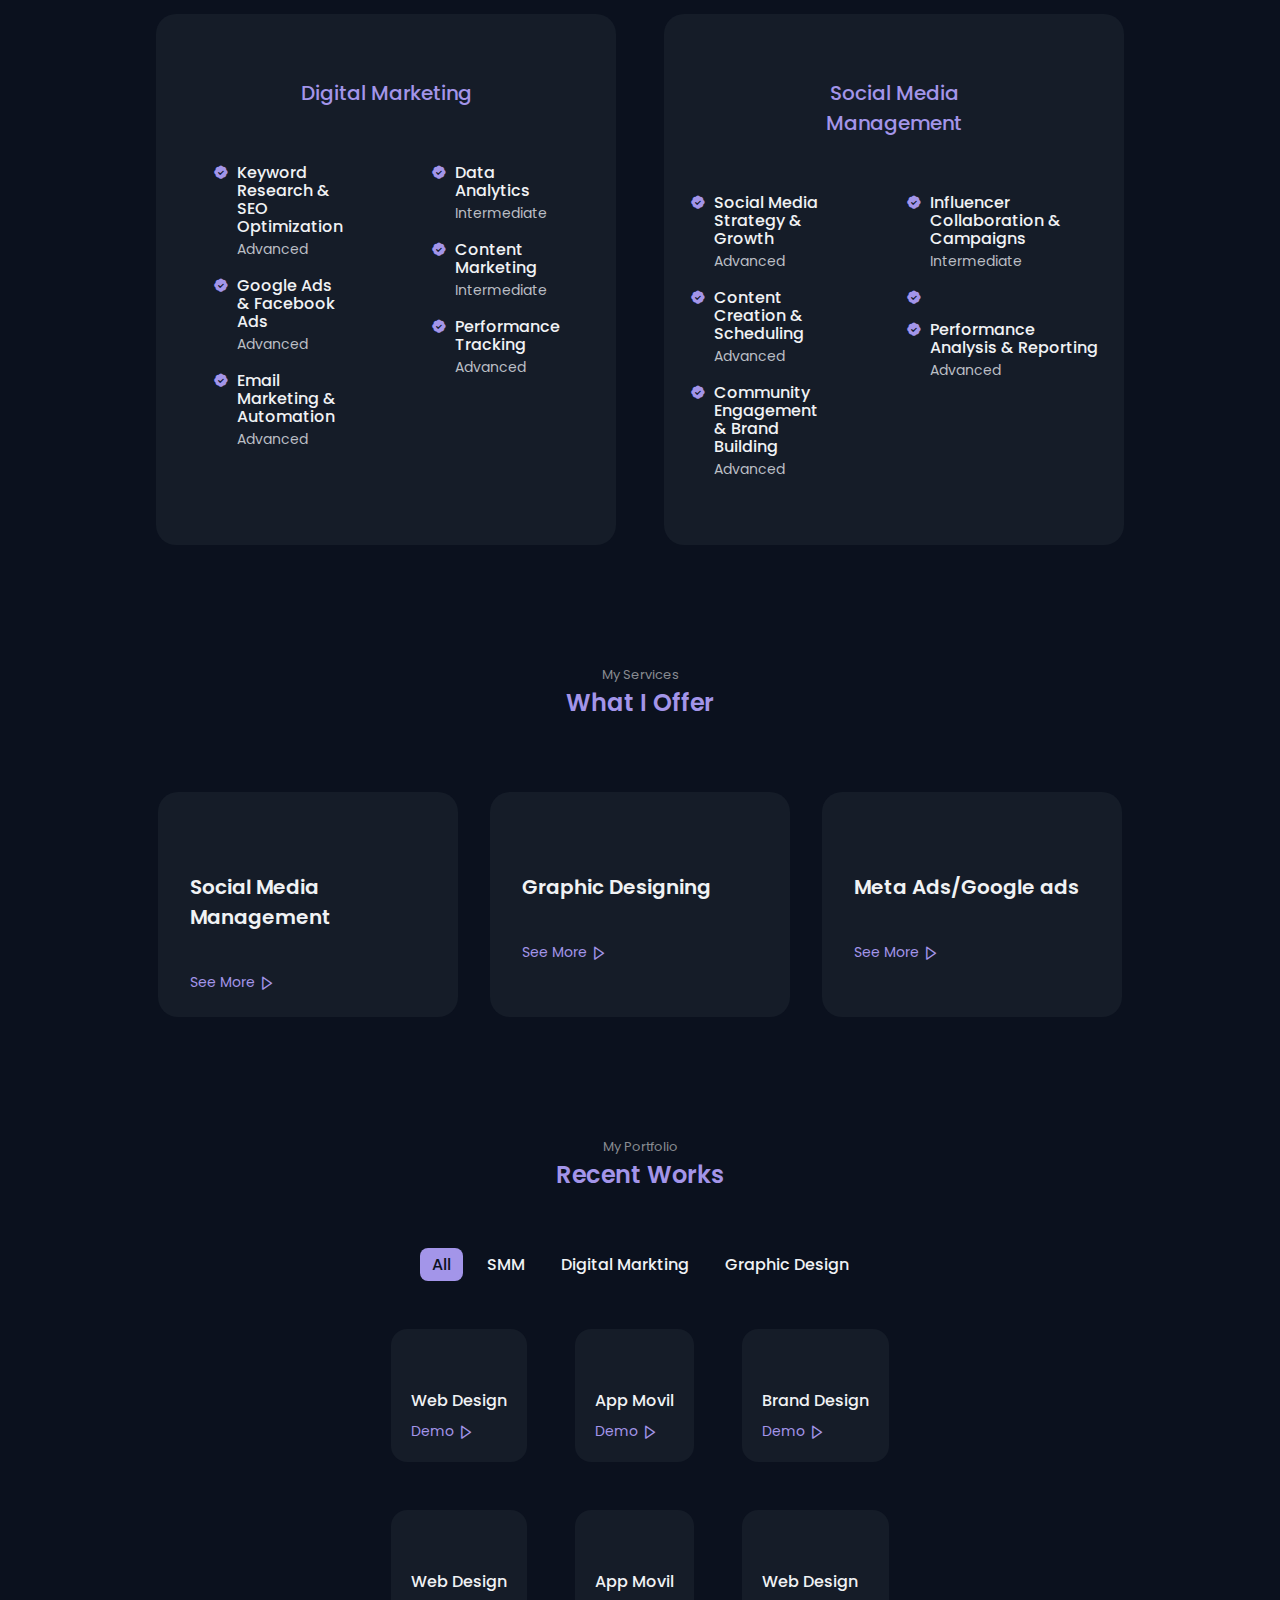
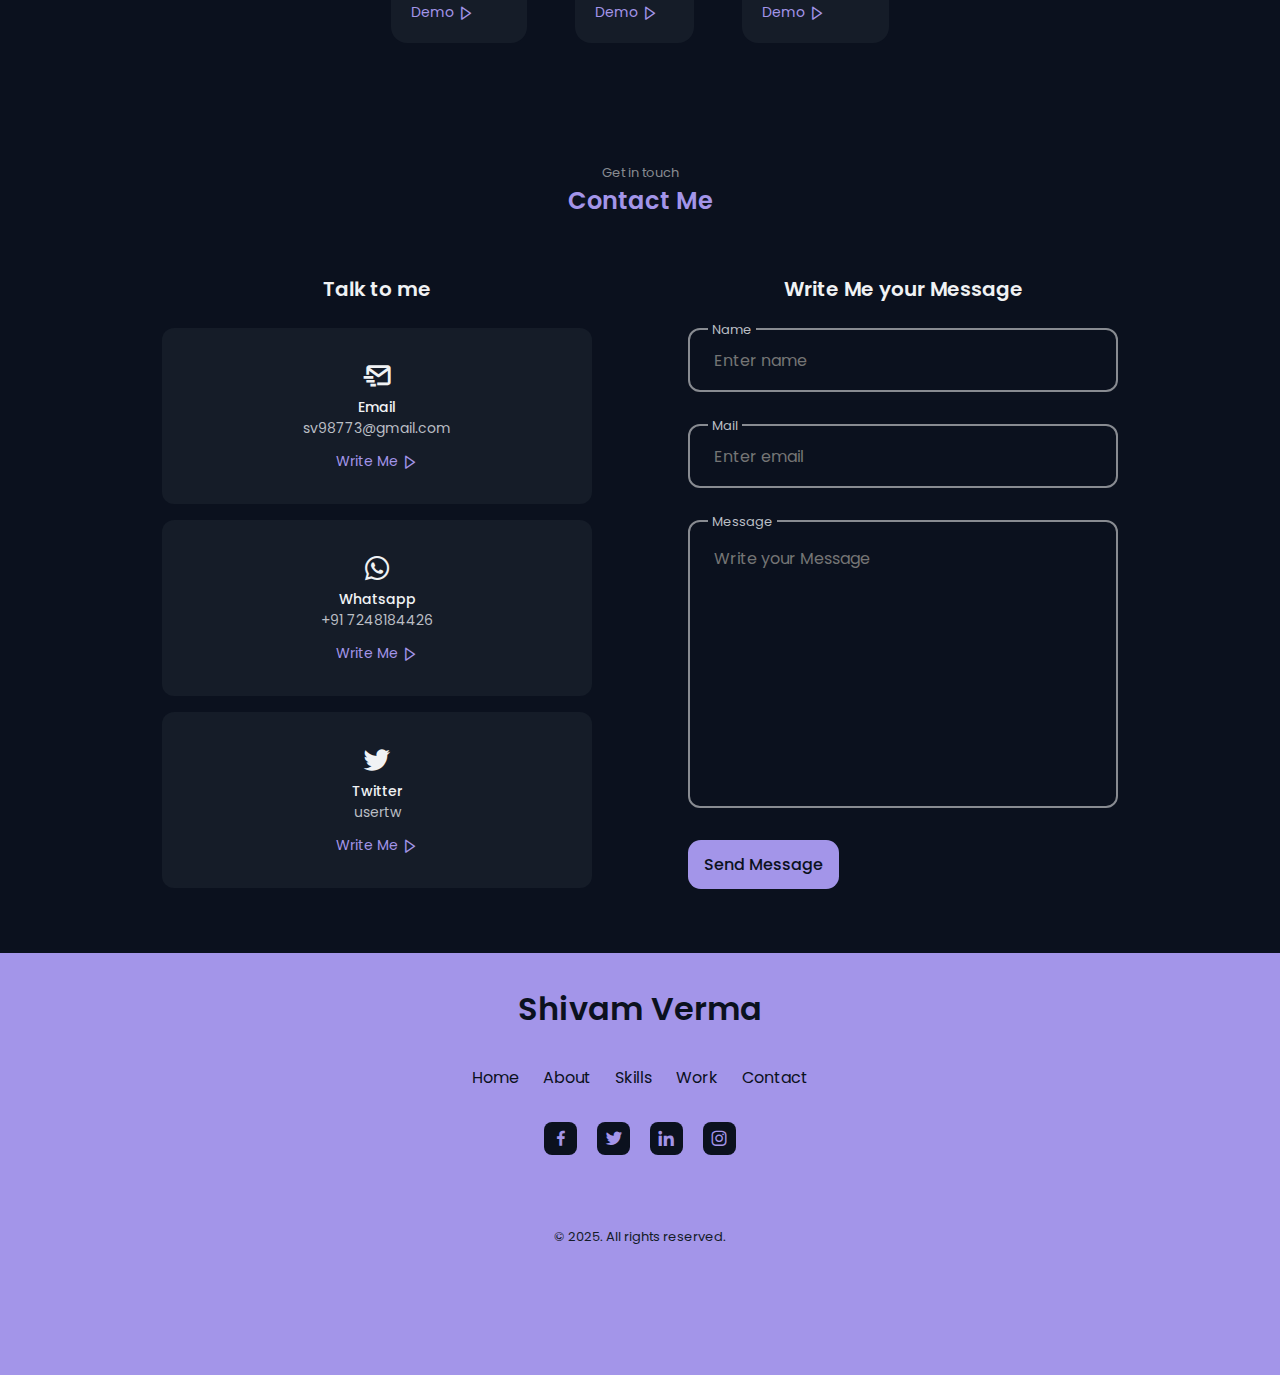
==== commit ed235fbd: "Update index.html" ====
--- a/index.html
+++ b/index.html
@@ -70,7 +70,7 @@
                 <div class="home__data">
                     <span class="home__greeting">Hello, I'm</span>
                     <h1 class="home__name">Shivam Verma </h1>
-                    <h3 class="home__education">Digital Marketer</h3>
+                    <h3 class="home__education">Digital Marketer / Social Media Manager</h3>
 
                     <div class="home__button">
                         <a download="" target="_blank" href="https://drive.google.com/file/d/1bxm8_RiijL0ePJawzQfECp_OQw6-WJ0S/view" class="button button--ghost">
@@ -197,7 +197,7 @@
 
                                 <div>
                                     <h3 class="skills__name">Content Marketing</h3>
-                                    <span class="skills__level">Content Marketing & Strategy  
+                                    <span class="skills__level">Intermediate  
                                     </span>
                                 </div>
                             </div>
@@ -261,10 +261,10 @@
                             <div class="skills__data">
                                 <i class='bx bxs-badge-check'></i>
 
-                                <div>
+<!--                                 <div>
                                     <h3 class="skills__name">Firebase</h3>
                                     <span class="skills__level">Advanced</span>
-                                </div>
+                                </div> -->
                             </div>
 
                             <div class="skills__data">
@@ -352,7 +352,7 @@
                 </div>
 
                 <div class="services__card">
-                    <h3 class="services__title">UI/UX <br> Designing</h3>
+                    <h3 class="services__title">Graphic Designing</h3>
 
                     <span class="services__button">
                         See More <i class='bx bx-right-arrow services__icon'></i>
@@ -362,7 +362,7 @@
                         <div class="services__modal-content">
                             <i class='bx bx-x services__modal-close'></i>
 
-                            <h3 class="services__modal-title">UI/UX Designing</h3>
+                            <h3 class="services__modal-title"> Graphic Designing</h3>
 
                             <p class="services__modal-description">
                                 I design and develop the consumer products with creative ability and
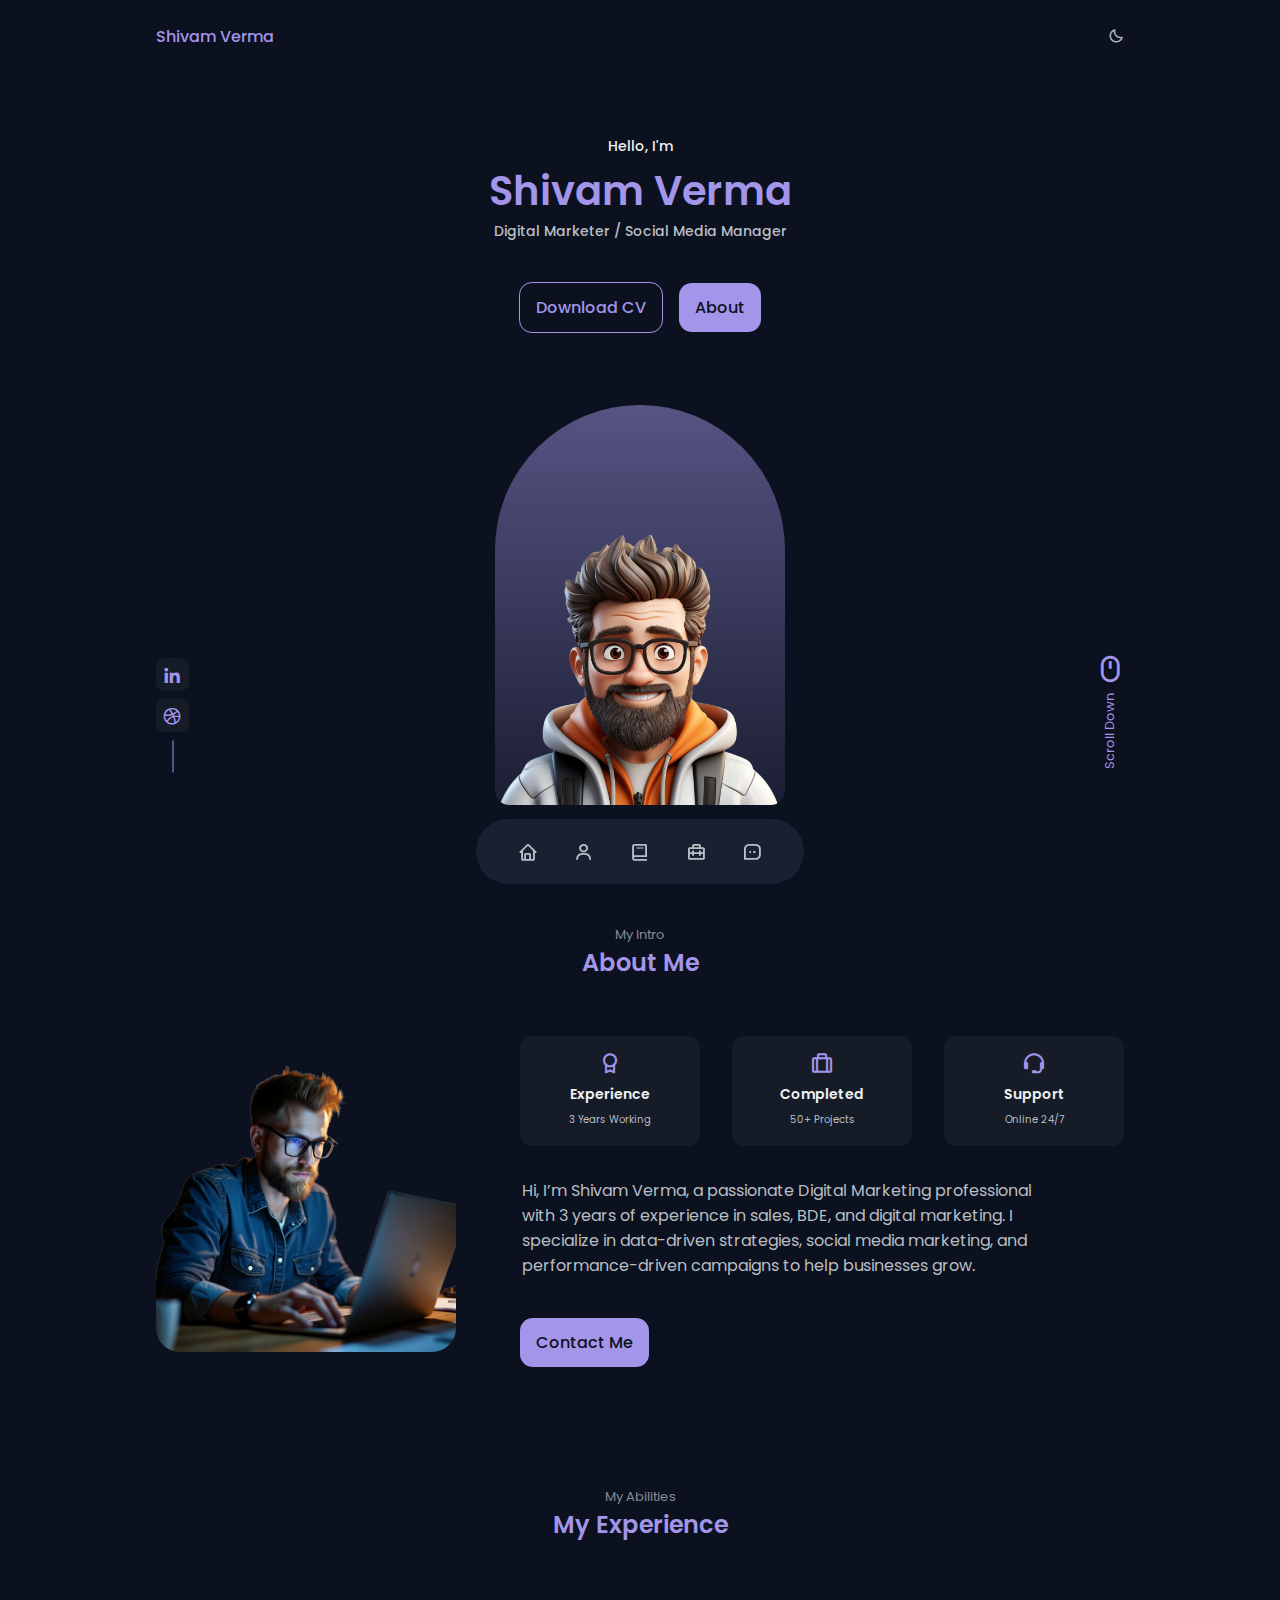
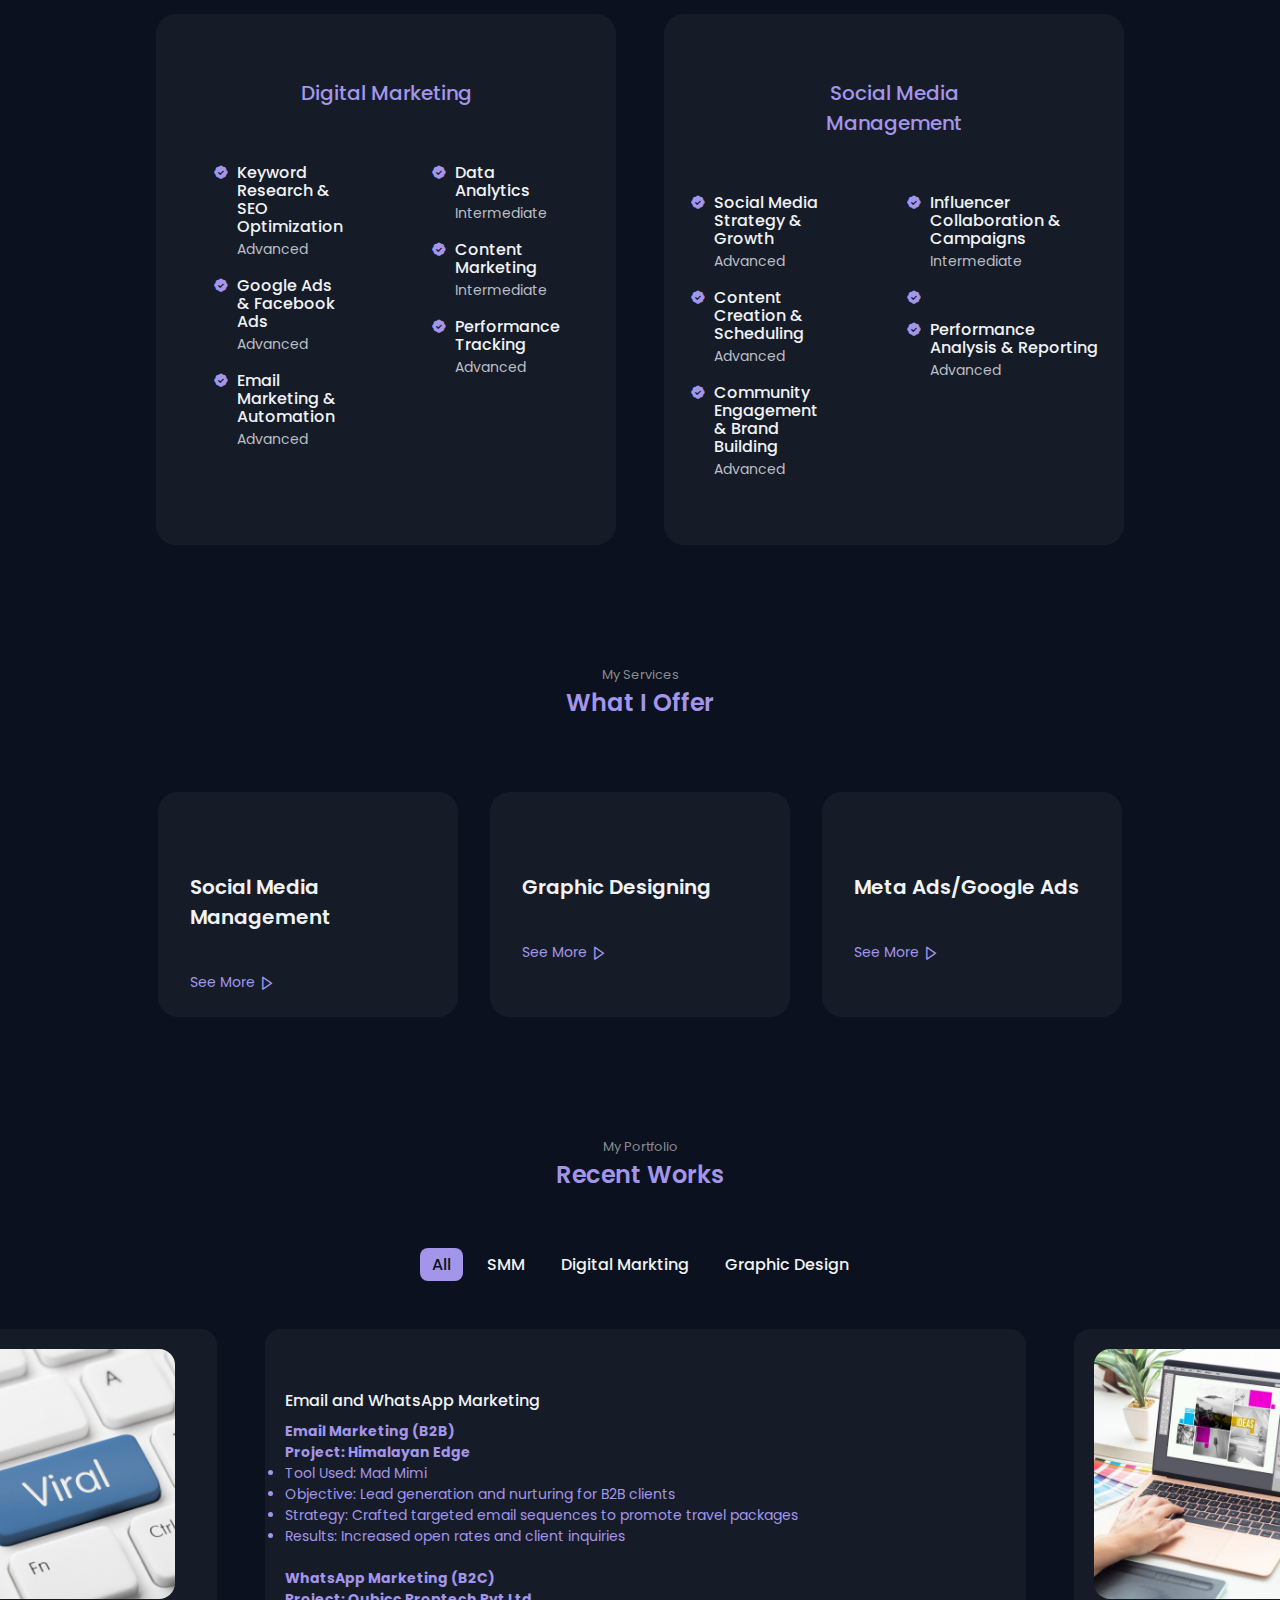
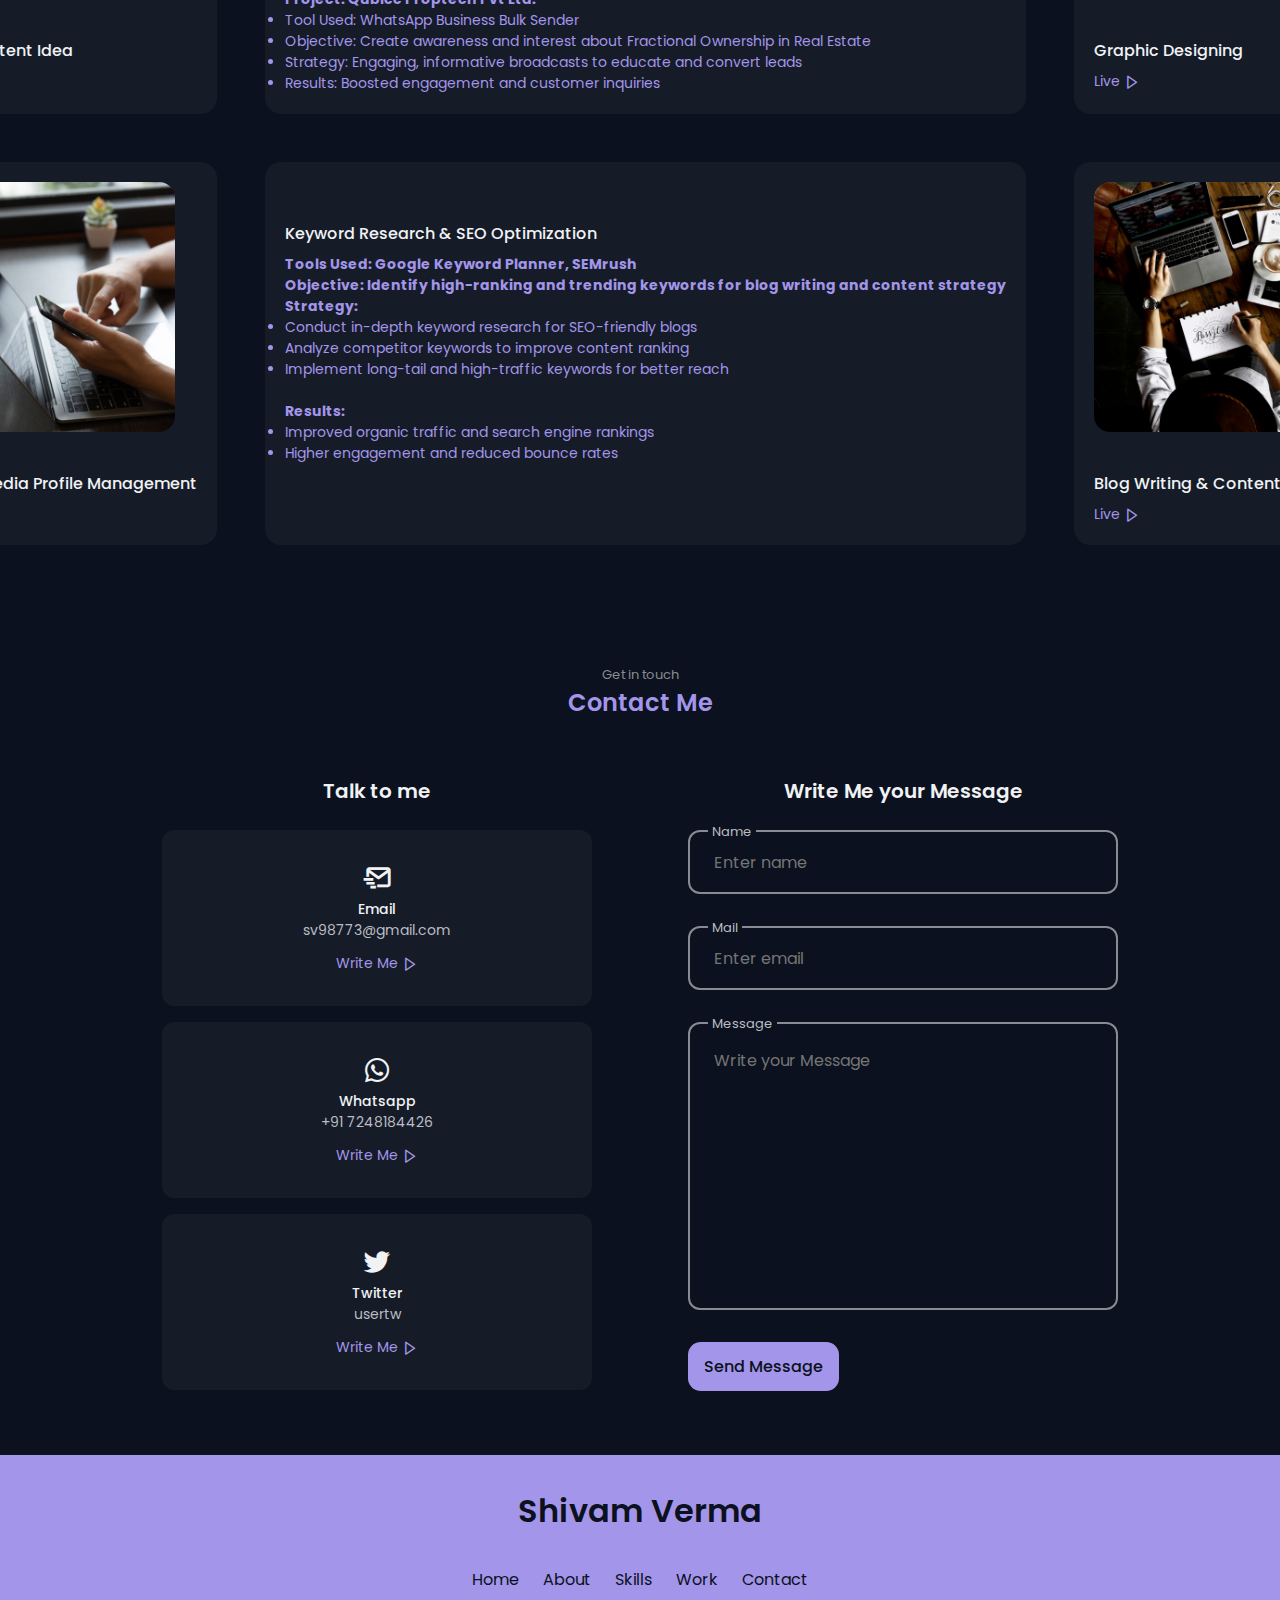
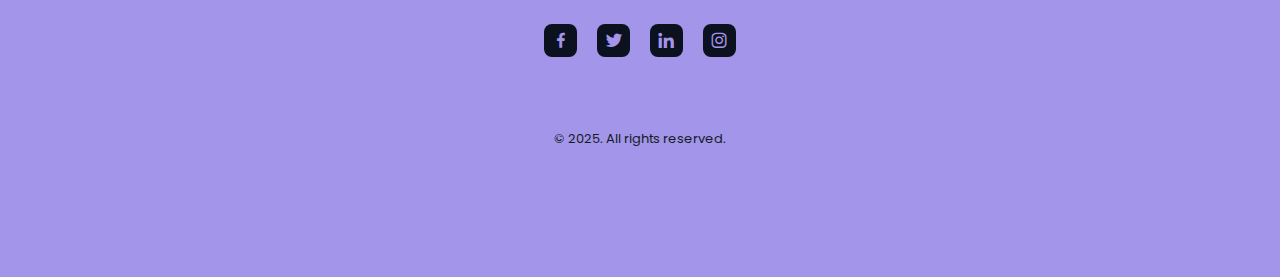
==== commit 9f35ca3f: "final changes" ====
--- a/index.html
+++ b/index.html
@@ -410,7 +410,7 @@
                 </div>
 
                 <div class="services__card">
-                    <h3 class="services__title">Meta Ads/Google ads</h3>
+                    <h3 class="services__title">Meta Ads/Google Ads</h3>
 
                     <span class="services__button">
                         See More <i class='bx bx-right-arrow services__icon'></i>
@@ -479,66 +479,118 @@
                 <span class="work__item active-work" data-filter='all'>All</span>
                 <span class=" work__item" data-filter='.web'>SMM</span>
                 <span class=" work__item" data-filter='.movil'>Digital Markting</span>
+                
                 <span class=" work__item" data-filter='.design'>Graphic Design</span>
             </div>
 
             <div class="work__container container grid">
                 <div class="work__card mix web">
-                    <img src="assets/img/work1.jpg" alt="" class="work__img">
-
-                    <h3 class="work__title">Web Design</h3>
-
-                    <a href="#" class="work__button">
-                        Demo <i class='bx bx-right-arrow work__icon'></i>
+                    <img src="assets/img/SSM_Work333.jpg" alt="" class="work__img">
+
+                    <h3 class="work__title">Viral Content Idea
+                    </h3>
+
+                    <a href="https://docs.google.com/spreadsheets/d/1IXVzzjGnx8Mr5RtgbIhSqc9_FAjqDPotz_87E5TJ1K4/edit?gid=0#gid=0" target="_blank" class="work__button">
+                        Live <i class='bx bx-right-arrow work__icon'></i>
                     </a>
                 </div>
 
                 <div class="work__card mix movil">
                     <img src="assets/img/work2.jpg" alt="" class="work__img">
 
-                    <h3 class="work__title">App Movil</h3>
+                    <h3 class="work__title">Email and WhatsApp Marketing</h3>
 
                     <a href="#" class="work__button">
-                        Demo <i class='bx bx-right-arrow work__icon'></i>
+                        <!-- Demo <i class='bx bx-right-arrow work__icon'></i> -->
+                         
+                         <div>
+                            <h4> Email Marketing (B2B) 
+                                <br>
+                                Project: Himalayan Edge
+                             </h4>
+
+                            
+                                <li>Tool Used: Mad Mimi</li>
+                                <li>Objective: Lead generation and nurturing for B2B clients</li>
+                                <li>Strategy: Crafted targeted email sequences to promote travel packages</li>                           
+                                <li>Results: Increased open rates and client inquiries  </li>                          
+                                
+                           
+                                   <br>    
+                             <h4>
+                                WhatsApp Marketing (B2C)
+                                <br>
+                                Project: Qubicc Proptech Pvt Ltd.
+                                 
+                             </h4>
+                             <li>  Tool Used: WhatsApp Business Bulk Sender </li>                          
+                             <li>  Objective: Create awareness and interest about Fractional Ownership in Real Estate</li>                           
+                             <li>  Strategy: Engaging, informative broadcasts to educate and convert leads</li>                       
+                             <li>  Results: Boosted engagement and customer inquiries </li>                        
+                         </div>
+                         
+        
                     </a>
                 </div>
 
                 <div class="work__card mix design">
-                    <img src="assets/img/work3.jpg" alt="" class="work__img">
-
-                    <h3 class="work__title">Brand Design</h3>
-
-                    <a href="#" class="work__button">
-                        Demo <i class='bx bx-right-arrow work__icon'></i>
+                    <img src="assets/img/Graphic_Design.jpg" alt="" class="work__img">
+
+                    <h3 class="work__title">Graphic Designing</h3>
+
+                    <a href="https://docs.google.com/spreadsheets/d/16C1cWkUH3HJtwdRaN3C9BPl52k3juAUc07hhlowUT9s/edit?gid=0#gid=0" target="_blank" class="work__button">
+                        Live <i class='bx bx-right-arrow work__icon'></i>
                     </a>
                 </div>
 
                 <div class="work__card mix web">
-                    <img src="assets/img/work4.jpg" alt="" class="work__img">
-
-                    <h3 class="work__title">Web Design</h3>
-
-                    <a href="#" class="work__button">
-                        Demo <i class='bx bx-right-arrow work__icon'></i>
+                    <img src="assets/img/SSM__4Workkkk.jpg" alt="" class="work__img">
+
+                    <h3 class="work__title">Social Media Profile Management
+                    </h3>
+
+                    <a href="https://docs.google.com/spreadsheets/d/1R9lcgC1yxssRKO7SSHOBsyWur9n_4zDM1dMEI8lCc-U/edit?gid=0#gid=0" target="_blank" class="work__button">
+                    Live <i class='bx bx-right-arrow work__icon'></i>
                     </a>
                 </div>
 
                 <div class="work__card mix movil">
                     <img src="assets/img/work5.jpg" alt="" class="work__img">
 
-                    <h3 class="work__title">App Movil</h3>
+                    <h3 class="work__title">Keyword Research & SEO Optimization</h3>
 
                     <a href="#" class="work__button">
-                        Demo <i class='bx bx-right-arrow work__icon'></i>
+                        <!-- Demo <i class='bx bx-right-arrow work__icon'></i> -->
+
+                        <div>
+                            <h4> Tools Used: Google Keyword Planner, SEMrush
+                                <br>
+                                Objective: Identify high-ranking and trending keywords for blog writing and content strategy
+                             </h4>
+                            <h4>Strategy:</h4>
+                            
+                            <li>Conduct in-depth keyword research for SEO-friendly blogs</li>                         
+                            <li>Analyze competitor keywords to improve content ranking</li>
+                            <li>Implement long-tail and high-traffic keywords for better reach</li>
+                                
+                           
+                                   <br>    
+                             <h4>
+                                Results:                       
+                             <br>                                
+                             </h4>
+                             <li>  Improved organic traffic and search engine rankings   </li>                          
+                             <li> Higher engagement and reduced bounce rates</li>                           
+                                               
+                         </div>
                     </a>
                 </div>
                 <div class="work__card mix web">
-                    <img src="assets/img/work4.jpg" alt="" class="work__img">
-
-                    <h3 class="work__title">Web Design</h3>
-
-                    <a href="#" class="work__button">
-                        Demo <i class='bx bx-right-arrow work__icon'></i>
+                    <img src="assets/img/SSM_1.jpg" alt="" class="work__img">
+
+                    <h3 class="work__title"> Blog Writing & Content Strategy </h3>
+                      <a href="https://docs.google.com/spreadsheets/d/1C9P7vFZmQw_zQbNeuhSJSWIvLMAKRoLztZVtZcyoGfk/edit?gid=0#gid=0" target="_blank" class="work__button">
+                        Live <i class='bx bx-right-arrow work__icon'></i>
                     </a>
                 </div>
 
--- a/assets/css/styles.css
+++ b/assets/css/styles.css
@@ -1211,3 +1211,5 @@
     border-radius: 0.5rem;
   }
 }
+
+
